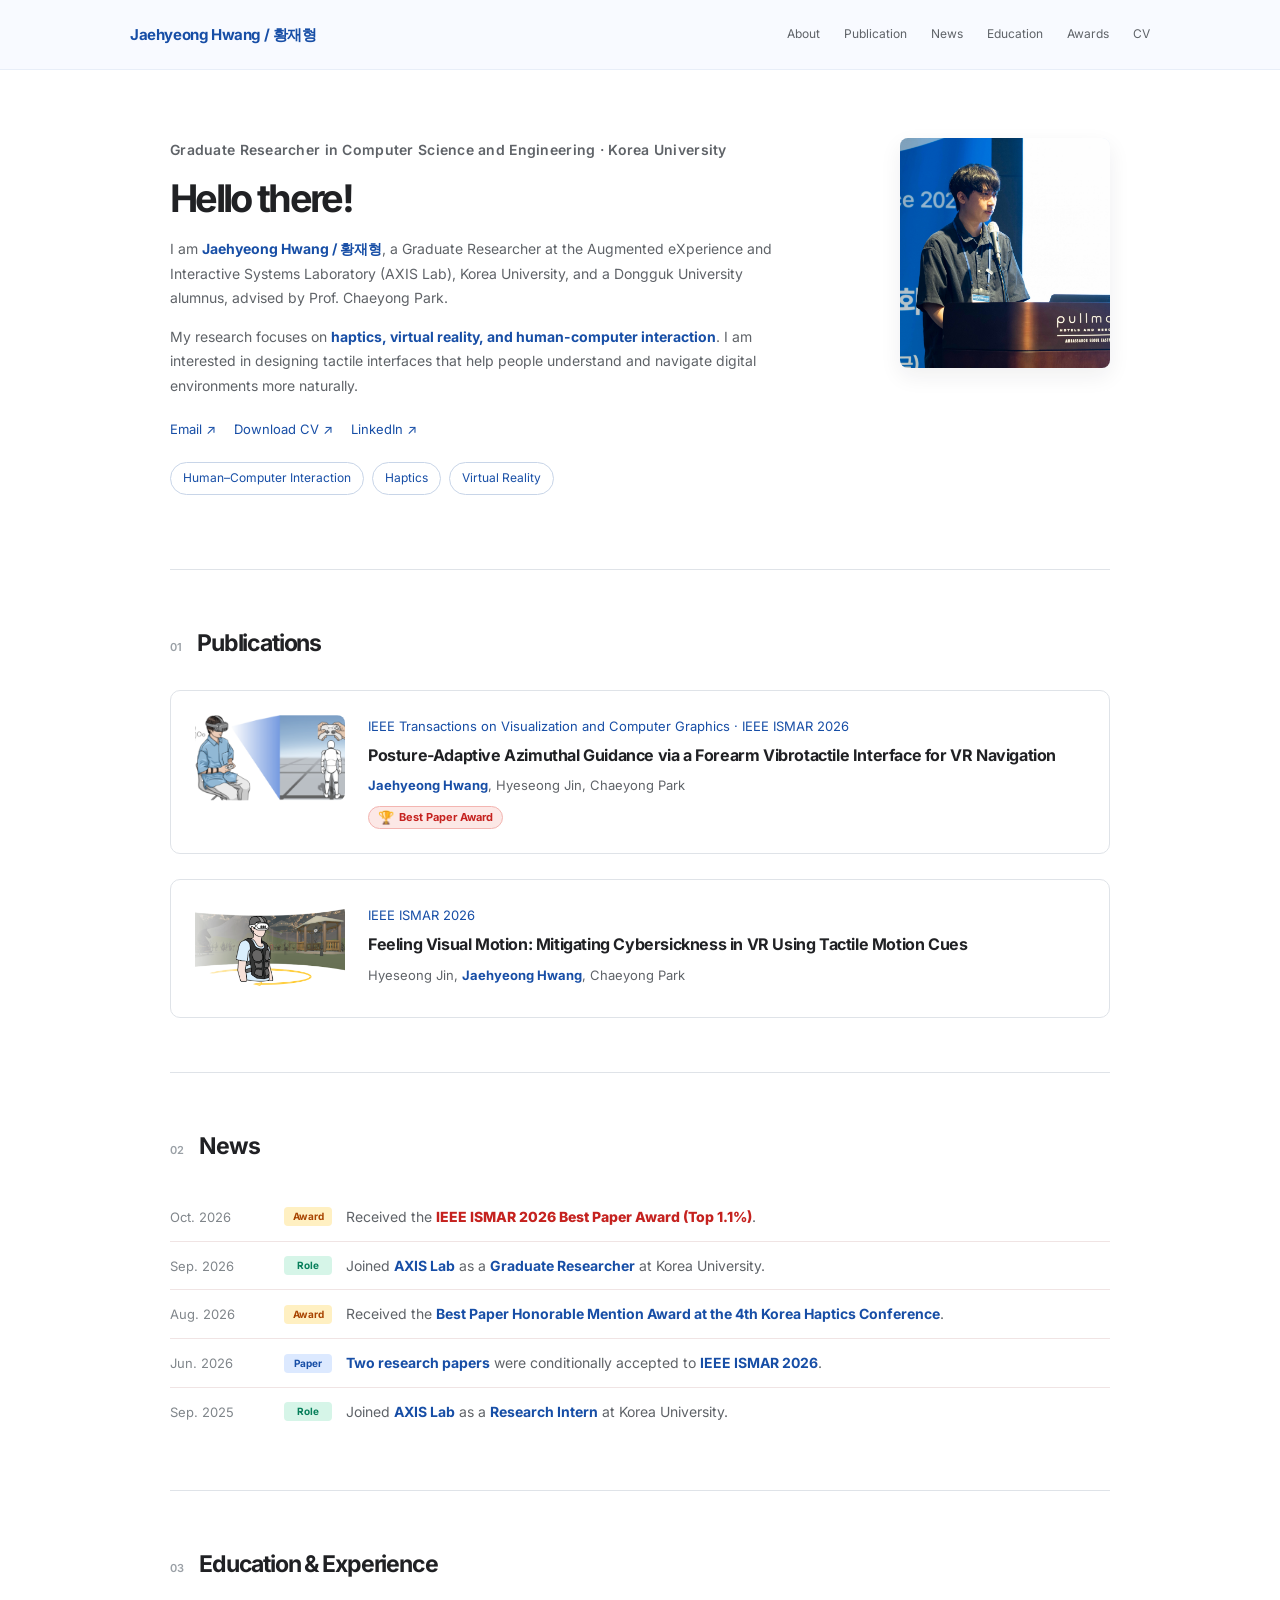
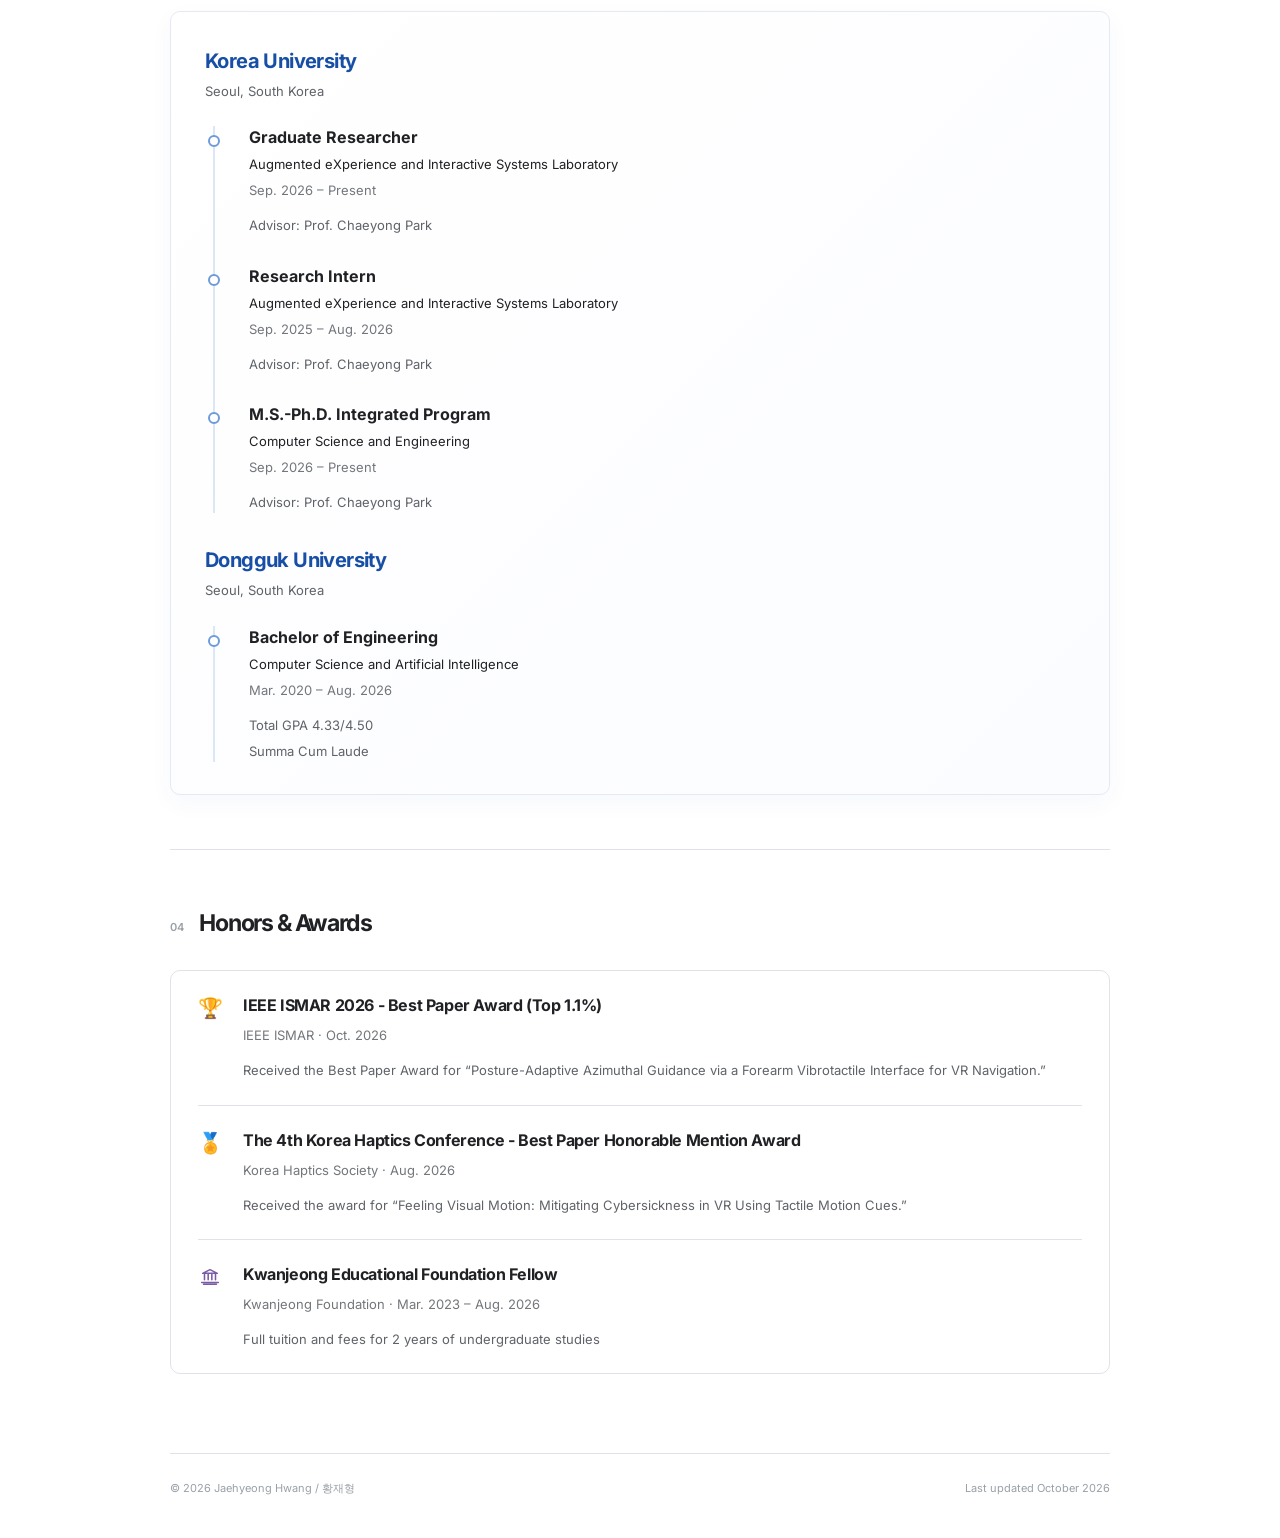
==== index.html @ 6deceba2 "Expand name university department and award SEO" ====
<!doctype html>
<html lang="en">
  <head>
    <meta charset="UTF-8" />
    <meta name="viewport" content="width=device-width, initial-scale=1.0" />
    <meta name="robots" content="index, follow, max-image-preview:large" />
    <meta name="googlebot" content="index, follow, max-image-preview:large" />
    <meta name="theme-color" content="#f8faff" />
    <title>
      Jaehyeong Hwang / 황재형 | Graduate Researcher at Korea University
    </title>
    <meta
      name="description"
      content="Jaehyeong Hwang / 황재형 is a Computer Science and Engineering graduate researcher at AXIS Lab, Korea University, and a Dongguk University alumnus working on haptics, virtual reality, and human-computer interaction."
    />
    <meta name="author" content="Jaehyeong Hwang / 황재형" />
    <meta name="application-name" content="Jaehyeong Hwang / 황재형" />
    <link rel="canonical" href="https://jaehyeonghwang.github.io/" />
    <meta property="og:type" content="profile" />
    <meta
      property="og:title"
      content="Jaehyeong Hwang / 황재형 | Graduate Researcher"
    />
    <meta
      property="og:description"
      content="Computer Science and Engineering graduate researcher at AXIS Lab, Korea University and Dongguk University alumnus. Researching haptics, virtual reality, and human-computer interaction."
    />
    <meta property="og:url" content="https://jaehyeonghwang.github.io/" />
    <meta property="og:site_name" content="Jaehyeong Hwang / 황재형" />
    <meta property="og:locale" content="en_US" />
    <meta property="og:locale:alternate" content="ko_KR" />
    <meta
      property="og:image"
      content="https://jaehyeonghwang.github.io/profile.jpg"
    />
    <meta
      property="og:image:alt"
      content="Jaehyeong Hwang presenting at a conference"
    />
    <meta property="og:image:type" content="image/jpeg" />
    <meta property="og:image:width" content="2560" />
    <meta property="og:image:height" content="1707" />
    <meta name="twitter:card" content="summary_large_image" />
    <meta
      name="twitter:title"
      content="Jaehyeong Hwang | Graduate Researcher"
    />
    <meta
      name="twitter:description"
      content="Jaehyeong Hwang / 황재형, Computer Science and Engineering graduate researcher at Korea University and Dongguk University alumnus."
    />
    <meta
      name="twitter:image"
      content="https://jaehyeonghwang.github.io/profile.jpg"
    />
    <meta
      name="twitter:image:alt"
      content="Jaehyeong Hwang presenting at a conference"
    />
    <style>
      .award-icon {
        width: 24px;
        height: 24px;
        color: #174ea6;
        display: grid;
        place-items: center;
        margin-top: 2px;
      }
      .award-icon svg {
        width: 22px;
        height: 22px;
        display: block;
      }
      .award-item:first-child .award-icon {
        color: #c89420;
      }
      .award-item:nth-child(2) .award-icon {
        color: #4f78b8;
      }
      .award-item:nth-child(3) .award-icon {
        color: #7b5aa6;
      }
      .award-item:first-child .award-icon svg {
        display: none;
      }
      .award-item:first-child .award-icon::after {
        content: "🏆";
        font-size: 20px;
        line-height: 1;
      }
      .award-item:nth-child(2) .award-icon svg {
        display: none;
      }
      .award-item:nth-child(2) .award-icon::after {
        content: "🏅";
        font-size: 20px;
        line-height: 1;
      }
      .publication-award-chip svg {
        display: none;
      }
      .publication-award-chip::before {
        content: "🏆";
        font-size: 13px;
        line-height: 1;
      }
    </style>
    <style>
      @font-face {
        font-family: Inter;
        src: url("fonts/Inter-400.ttf") format("truetype");
        font-weight: 400;
        font-style: normal;
        font-display: block;
      }
      @font-face {
        font-family: Inter;
        src: url("fonts/Inter-500.ttf") format("truetype");
        font-weight: 500;
        font-style: normal;
        font-display: block;
      }
      @font-face {
        font-family: Inter;
        src: url("fonts/Inter-600.ttf") format("truetype");
        font-weight: 600;
        font-style: normal;
        font-display: block;
      }
      @font-face {
        font-family: Inter;
        src: url("fonts/Inter-700.ttf") format("truetype");
        font-weight: 700;
        font-style: normal;
        font-display: block;
      }
      @font-face {
        font-family: Inter;
        src: url("fonts/Inter-800.ttf") format("truetype");
        font-weight: 800;
        font-style: normal;
        font-display: block;
      }
    </style>
    <link rel="stylesheet" href="styles.css" />
    <style>
      .avatar {
        overflow: hidden;
      }
      .avatar img {
        width: 100%;
        height: 100%;
        display: block;
        object-fit: cover;
        object-position: 52% 26%;
      }
      .intro-copy strong,
      .authors strong,
      .news-list .highlight {
        color: #174ea6;
        font-weight: 700;
      }
      .news-list .award-highlight,
      .news-list .percent-highlight {
        color: #c5221f;
        font-weight: 800;
      }
      .news-list li {
        grid-template-columns: 100px 48px minmax(0, 1fr);
        gap: 14px;
        align-items: center;
        padding: 12px 0;
        border-bottom: 1px solid #f0e4e4;
      }
      .news-list li:last-child {
        border-bottom: 0;
      }
      .news-type {
        display: inline-flex;
        justify-content: center;
        align-items: center;
        min-width: 44px;
        padding: 2px 7px;
        border-radius: 4px;
        font-size: 10px;
        line-height: 1.5;
        font-weight: 700;
        white-space: nowrap;
      }
      .news-type.award {
        color: #a84400;
        background: #fff0c2;
      }
      .news-type.role {
        color: #087f5b;
        background: #d6f5e8;
      }
      .news-type.paper {
        color: #174ea6;
        background: #dce9ff;
      }
      .news-emphasis {
        color: #174ea6;
        font-weight: 700;
      }
      .publication-teaser {
        width: 76px;
        height: 76px;
        display: block;
        border-radius: 8px;
        object-fit: cover;
        object-position: center top;
      }
      .publication-item {
        color: inherit;
        text-decoration: none;
        cursor: pointer;
      }
      .publication-title-row {
        display: flex;
        align-items: flex-start;
      }
      .publication-title-row h3 {
        flex: 1;
        white-space: nowrap;
        font-size: 16px;
        letter-spacing: -0.025em;
      }
      .publication-item .venue {
        margin: 0 0 7px;
      }
      .publication-award-chip {
        position: static;
        display: inline-flex;
        align-items: center;
        gap: 5px;
        margin-top: 3px;
        padding: 3px 9px;
        border: 1px solid #f3b5b1;
        border-radius: 999px;
        background: #fce8e6;
        color: #c5221f;
        font-size: 11px;
        font-weight: 700;
        line-height: 1.4;
      }
      .publication-award-chip svg {
        width: 13px;
        height: 13px;
        display: block;
      }
      .publication-item:has(.publication-teaser) {
        position: relative;
        grid-template-columns: 150px 1fr;
      }
      .publication-item:has(.publication-teaser) .publication-teaser {
        width: 150px;
        height: 86px;
        object-fit: cover;
        object-position: center top;
      }
      @media (max-width: 700px) {
        .news-list li {
          grid-template-columns: 76px 44px minmax(0, 1fr);
          gap: 10px;
        }
        .publication-title-row h3 {
          white-space: normal;
          font-size: 14px;
        }
        .publication-item:has(.publication-teaser) {
          display: block;
          grid-template-columns: 92px 1fr;
        }
        .publication-item:has(.publication-teaser) .publication-teaser {
          width: 92px;
          height: 62px;
          object-fit: cover;
          object-position: center top;
        }
        .publication-award-chip {
          position: static;
          margin-top: 3px;
        }
      }
    </style>
    <style>
      .profile-intro {
        grid-template-columns: minmax(0, 1fr) 210px;
        gap: 56px;
        align-items: start;
        padding: 68px 0 74px;
      }
      .avatar {
        width: 210px;
        height: 230px;
        border-radius: 8px;
        box-shadow: 0 8px 22px rgba(32, 33, 36, 0.07);
      }
      .intro-copy h1 {
        font-size: 38px;
        margin-bottom: 18px;
      }
      .intro-copy p {
        font-size: 14px;
        line-height: 1.75;
      }
      .intro-links {
        margin-top: 20px;
        gap: 18px;
      }
      .research-tags {
        margin-top: 22px;
      }
      @media (max-width: 700px) {
        .topbar {
          height: auto;
          min-height: 62px;
          align-items: flex-start;
          padding: 18px 0;
          gap: 16px;
        }
        .topbar nav {
          gap: 10px;
          flex-wrap: wrap;
          justify-content: flex-end;
        }
        .profile-intro {
          display: flex;
          flex-direction: column;
          gap: 24px;
          padding: 44px 0 56px;
        }
        .avatar {
          order: 1;
          width: 150px;
          height: 165px;
        }
        .intro-copy {
          order: 2;
        }
        .intro-copy h1 {
          font-size: 32px;
        }
        .intro-links {
          flex-wrap: wrap;
          gap: 10px 16px;
        }
        .research-tags {
          margin-top: 18px;
        }
        .publication-item:has(.publication-teaser) {
          display: block;
          padding: 16px;
        }
        .publication-item:has(.publication-teaser) .publication-teaser {
          width: 100%;
          height: 150px;
          margin-bottom: 16px;
        }
        .news-list li {
          grid-template-columns: 76px 44px minmax(0, 1fr);
          gap: 10px;
        }
      }
    </style>
    <style>
      html {
        scroll-padding-top: 70px;
      }
      section[id] {
        scroll-margin-top: 0;
      }
      @media (max-width: 700px) {
        html {
          scroll-padding-top: 62px;
        }
        section[id] {
          scroll-margin-top: 0;
        }
      }
    </style>
    <style>
      .topbar {
        position: sticky;
        top: 0;
        z-index: 20;
        width: 100%;
        padding: 0 max(24px, calc((100% - 1020px) / 2));
        background: rgba(248, 250, 255, 0.94);
        border-bottom: 1px solid #e8eef8;
        backdrop-filter: blur(12px);
      }
      .site-name {
        color: #174ea6;
      }
      @media (max-width: 700px) {
        .topbar {
          padding: 16px;
        }
      }
    </style>
    <script type="application/ld+json">
      {
        "@context": "https://schema.org",
        "@graph": [
          {
            "@type": "WebSite",
            "@id": "https://jaehyeonghwang.github.io/#website",
            "url": "https://jaehyeonghwang.github.io/",
            "name": "Jaehyeong Hwang / 황재형",
            "description": "Academic homepage of Jaehyeong Hwang, a graduate researcher at AXIS Lab, Korea University.",
            "inLanguage": "en",
            "publisher": { "@id": "https://jaehyeonghwang.github.io/#person" }
          },
          {
            "@type": "ProfilePage",
            "@id": "https://jaehyeonghwang.github.io/#profile",
            "url": "https://jaehyeonghwang.github.io/",
            "name": "Jaehyeong Hwang / 황재형 | Graduate Researcher at Korea University",
            "description": "Academic profile of Jaehyeong Hwang / 황재형, a Korea University graduate researcher and Dongguk University alumnus specializing in haptics, virtual reality, and human-computer interaction.",
            "isPartOf": { "@id": "https://jaehyeonghwang.github.io/#website" },
            "mainEntity": { "@id": "https://jaehyeonghwang.github.io/#person" },
            "dateModified": "2026-10-14",
            "inLanguage": "en"
          },
          {
            "@type": "Person",
            "@id": "https://jaehyeonghwang.github.io/#person",
            "name": "Jaehyeong Hwang",
            "alternateName": ["황재형", "Jae-hyeong Hwang"],
            "url": "https://jaehyeonghwang.github.io/",
            "image": "https://jaehyeonghwang.github.io/profile.jpg",
            "jobTitle": "Graduate Researcher",
            "description": "Computer Science and Engineering graduate researcher at Korea University and Dongguk University alumnus working on haptics, virtual reality, and human-computer interaction.",
            "additionalName": "황재형",
            "hasOccupation": {
              "@type": "Occupation",
              "name": "Graduate Researcher in Computer Science and Engineering"
            },
            "worksFor": { "@id": "https://axis.korea.ac.kr/#organization" },
            "affiliation": [
              { "@id": "https://axis.korea.ac.kr/#organization" },
              {
                "@type": "CollegeOrUniversity",
                "name": "Korea University",
                "alternateName": "고려대학교",
                "url": "https://www.korea.ac.kr/"
              }
            ],
            "alumniOf": {
              "@type": "CollegeOrUniversity",
              "name": "Dongguk University",
              "alternateName": "동국대학교"
            },
            "knowsAbout": [
              "Haptics",
              "Virtual Reality",
              "Human-Computer Interaction",
              "Computer Science and Engineering",
              "Vibrotactile Interfaces",
              "Cybersickness Mitigation"
            ],
            "award": [
              "IEEE ISMAR 2026 Best Paper Award (Top 1.1%)",
              "The 4th Korea Haptics Conference Best Paper Honorable Mention Award",
              "Kwanjeong Foundation Fellow"
            ],
            "sameAs": ["https://kr.linkedin.com/in/jaehyeong-hwang-205082207"]
          },
          {
            "@type": "Organization",
            "@id": "https://axis.korea.ac.kr/#organization",
            "name": "AXIS Lab, Korea University",
            "url": "https://axis.korea.ac.kr/"
          },
          {
            "@type": "ScholarlyArticle",
            "headline": "Posture-Adaptive Azimuthal Guidance via a Forearm Vibrotactile Interface for VR Navigation",
            "url": "https://axis.korea.ac.kr/publications/2026_TVCG_PostureAdaptive",
            "mainEntityOfPage": "https://jaehyeonghwang.github.io/#publications",
            "image": "https://jaehyeonghwang.github.io/posture-teaser.png",
            "datePublished": "2026",
            "inLanguage": "en",
            "author": [
              { "@id": "https://jaehyeonghwang.github.io/#person" },
              { "@type": "Person", "name": "Hyeseong Jin" },
              { "@type": "Person", "name": "Chaeyong Park" }
            ],
            "publisher": { "@type": "Organization", "name": "IEEE" },
            "isPartOf": {
              "@type": "Periodical",
              "name": "IEEE Transactions on Visualization and Computer Graphics"
            },
            "about": ["Virtual Reality", "Haptics", "Vibrotactile Interface"]
          },
          {
            "@type": "ScholarlyArticle",
            "headline": "Feeling Visual Motion: Mitigating Cybersickness in VR Using Tactile Motion Cues",
            "url": "https://axis.korea.ac.kr/publications/2026_ISMAR_TactileMotion",
            "mainEntityOfPage": "https://jaehyeonghwang.github.io/#publications",
            "image": "https://jaehyeonghwang.github.io/feel-teaser.png",
            "datePublished": "2026",
            "inLanguage": "en",
            "author": [
              { "@type": "Person", "name": "Hyeseong Jin" },
              { "@id": "https://jaehyeonghwang.github.io/#person" },
              { "@type": "Person", "name": "Chaeyong Park" }
            ],
            "publisher": { "@type": "Organization", "name": "IEEE" },
            "isPartOf": { "@type": "Event", "name": "IEEE ISMAR 2026" },
            "about": ["Virtual Reality", "Haptics", "Cybersickness"]
          }
        ]
      }
    </script>
    <style>
      .cv-subheading {
        padding: 18px 27px 8px;
        color: #174ea6;
        font-size: 11px;
        font-weight: 700;
        letter-spacing: 0.08em;
        text-transform: uppercase;
        border-top: 1px solid var(--line);
      }
      .cv-subheading:first-child {
        border-top: 0;
      }
      .education-subheading {
        margin-top: 0;
      }
      @media (max-width: 700px) {
        .cv-subheading {
          padding: 16px 18px 7px;
        }
      }
    </style>
    <style>
      .cv-tree {
        border: 1px solid var(--line);
        border-radius: 10px;
        padding: 28px 32px;
      }
      .tree-group + .tree-group {
        border-top: 1px solid var(--line);
        margin-top: 30px;
        padding-top: 30px;
      }
      .tree-institution {
        display: flex;
        align-items: center;
        gap: 18px;
      }
      .tree-institution h3 {
        font-size: 19px;
        margin: 0;
        letter-spacing: -0.03em;
      }
      .tree-institution p {
        color: var(--muted);
        font-size: 13px;
        margin: 2px 0 0;
      }
      .tree-children {
        position: relative;
        margin: 20px 0 0 20px;
        padding-left: 35px;
        border-left: 1px solid #cbd5e1;
      }
      .tree-item {
        position: relative;
        padding: 0 0 22px;
      }
      .tree-item:last-child {
        padding-bottom: 0;
      }
      .tree-item:before {
        content: "";
        position: absolute;
        left: -35px;
        top: 12px;
        width: 26px;
        border-top: 1px solid #cbd5e1;
      }
      .tree-item h4 {
        font-size: 16px;
        line-height: 1.45;
        margin: 0 0 4px;
      }
      .tree-item p {
        font-size: 13px;
        color: var(--muted);
        margin: 4px 0;
      }
      .tree-item .org-name,
      .tree-item .degree {
        color: var(--ink);
      }
      @media (max-width: 700px) {
        .cv-tree {
          padding: 22px 18px;
        }
        .tree-children {
          margin-left: 14px;
          padding-left: 25px;
        }
        .tree-item:before {
          left: -25px;
          width: 18px;
        }
        .tree-institution h3 {
          font-size: 17px;
        }
      }
      <style > .site-name,
      .site-name:hover,
      .site-name:focus,
      .site-name:visited {
        text-decoration: none !important;
        border-bottom: 0 !important;
        box-shadow: none !important;
        display: inline-flex;
        align-items: center;
        line-height: 1;
      }
      .site-logo {
        display: block;
        width: 205px;
        height: auto;
        overflow: visible;
      }
      .site-logo text {
        font-family: Inter, "Noto Sans KR", Arial, sans-serif;
        font-size: 15px;
        font-weight: 700;
        letter-spacing: -0.4px;
        fill: #174ea6;
      }
      @media (max-width: 700px) {
        .site-logo {
          width: 205px;
        }
      }
    </style>
    <style>
      .cv-tree {
        background: linear-gradient(135deg, #fff 0%, #fbfcff 100%);
        border-color: #e5eaf2;
        box-shadow: 0 8px 24px rgba(23, 78, 166, 0.04);
      }
      .tree-institution {
        padding: 4px 0 4px 2px;
      }
      .tree-institution h3 {
        color: #174ea6;
        font-size: 20px;
      }
      .tree-children {
        border-left: 2px solid #dce7f6;
        margin-left: 10px;
        padding-left: 32px;
      }
      .tree-item {
        padding: 0 0 24px 2px;
      }
      .tree-item:before {
        display: none;
      }
      .tree-item:after {
        content: "";
        position: absolute;
        left: -39px;
        top: 9px;
        width: 8px;
        height: 8px;
        border: 2px solid #6d9bd8;
        border-radius: 50%;
        background: #fff;
      }
      .tree-item h4 {
        color: #202124;
        font-size: 16px;
      }
      .tree-group + .tree-group {
        border-top: 0;
        margin-top: 12px;
        padding-top: 14px;
        position: relative;
      }
      @media (max-width: 700px) {
        .tree-children {
          margin-left: 8px;
          padding-left: 24px;
        }
        .tree-item:after {
          left: -31px;
        }
      }
    </style>
    <style>
      .publication-award-chip svg {
        display: none !important;
      }
    </style>
    <style>
      .menu-toggle,
      .menu-backdrop {
        display: none;
      }
      @media (max-width: 700px) {
        .topbar {
          height: 70px;
          min-height: 70px;
          align-items: center;
          padding: 0 16px !important;
          gap: 12px;
        }
        body.menu-open .topbar {
          z-index: 50;
        }
        .site-logo {
          width: 205px;
        }
        .menu-toggle {
          display: flex;
          position: relative;
          z-index: 42;
          width: 42px;
          height: 42px;
          margin-left: auto;
          flex: 0 0 42px;
          align-items: center;
          justify-content: center;
          flex-direction: column;
          gap: 5px;
          border: 1px solid #d9e3f1;
          border-radius: 10px;
          background: #fff;
          color: #174ea6;
          cursor: pointer;
          box-shadow: 0 4px 14px rgba(23, 78, 166, 0.08);
        }
        .menu-toggle span {
          display: block;
          width: 17px;
          height: 1.5px;
          background: currentColor;
          transition:
            transform 0.2s,
            opacity 0.2s;
        }
        .menu-toggle[aria-expanded="true"] span:nth-child(1) {
          transform: translateY(6.5px) rotate(45deg);
        }
        .menu-toggle[aria-expanded="true"] span:nth-child(2) {
          opacity: 0;
        }
        .menu-toggle[aria-expanded="true"] span:nth-child(3) {
          transform: translateY(-6.5px) rotate(-45deg);
        }
        .topbar nav {
          position: fixed;
          top: 0;
          right: 0;
          z-index: 41;
          display: flex;
          width: min(300px, 86vw);
          height: 100dvh;
          padding: 92px 30px 30px;
          flex-direction: column;
          align-items: stretch;
          justify-content: flex-start;
          gap: 4px;
          background: #fff;
          border-left: 1px solid #e3ebf5;
          box-shadow: -12px 0 32px rgba(32, 33, 36, 0.12);
          font-size: 15px;
          transform: translateX(105%);
          transition: transform 0.25s ease;
          visibility: hidden;
        }
        .topbar nav.is-open {
          transform: translateX(0);
          visibility: visible;
        }
        .topbar nav a {
          padding: 12px 4px;
          border-bottom: 1px solid #edf1f7;
          color: #3c4654;
        }
        .topbar nav a:last-child {
          margin-top: 10px;
          border: 1px solid #c8d8ed;
          border-radius: 8px;
          color: #174ea6;
          text-align: center;
        }
        .menu-backdrop {
          display: block;
          position: fixed;
          inset: 0;
          z-index: 40;
          background: rgba(20, 35, 55, 0.28);
          opacity: 0;
          visibility: hidden;
          transition:
            opacity 0.25s ease,
            visibility 0.25s ease;
        }
        .menu-backdrop.is-visible {
          opacity: 1;
          visibility: visible;
        }
        body.menu-open {
          overflow: hidden;
        }
      }
    </style>
  </head>
  <body>
    <header class="topbar">
      <a
        class="site-name"
        href="#home"
        aria-label="Jaehyeong Hwang / 황재형 home"
        ><svg
          class="site-logo"
          viewBox="0 0 205 24"
          role="img"
          aria-label="Jaehyeong Hwang / 황재형"
        >
          <text x="0" y="17">Jaehyeong Hwang / 황재형</text>
        </svg></a
      >
      <button
        class="menu-toggle"
        type="button"
        aria-label="Open navigation menu"
        aria-controls="main-navigation"
        aria-expanded="false"
      >
        <span></span><span></span><span></span>
      </button>
      <nav id="main-navigation" aria-label="Main navigation">
        <a href="#home">About</a><a href="#publications">Publication</a
        ><a href="#news">News</a><a href="#education">Education</a
        ><a href="#awards">Awards</a
        ><a
          href="Jaehyeong_Hwang_CV.pdf"
          target="_blank"
          rel="noopener noreferrer"
          >CV</a
        >
      </nav>
    </header>
    <div class="menu-backdrop" aria-hidden="true"></div>
    <main id="home" class="page-shell">
      <section class="profile-intro" aria-labelledby="intro-title">
        <div class="avatar">
          <img
            src="profile.jpg"
            width="2560"
            height="1707"
            alt="Jaehyeong Hwang / 황재형 presenting research at a conference"
          />
        </div>
        <div class="intro-copy">
          <p class="kicker">
            Graduate Researcher in Computer Science and Engineering · Korea
            University
          </p>
          <h1 id="intro-title">Hello there!</h1>
          <p>
            I am <strong>Jaehyeong Hwang / 황재형</strong>, a Graduate
            Researcher at the Augmented eXperience and Interactive Systems
            Laboratory (AXIS Lab), Korea University, and a Dongguk University
            alumnus, advised by Prof. Chaeyong Park.
          </p>
          <p>
            My research focuses on
            <strong
              >haptics, virtual reality, and human-computer interaction</strong
            >. I am interested in designing tactile interfaces that help people
            understand and navigate digital environments more naturally.
          </p>
          <div class="intro-links">
            <a href="mailto:jaehyeonghwang@korea.ac.kr">Email ↗</a
            ><a
              href="Jaehyeong_Hwang_CV.pdf"
              target="_blank"
              rel="noopener noreferrer"
              >Download CV ↗</a
            ><a
              href="https://kr.linkedin.com/in/jaehyeong-hwang-205082207"
              target="_blank"
              rel="noopener noreferrer"
              >LinkedIn ↗</a
            >
          </div>
          <div class="research-tags">
            <span>Human–Computer Interaction</span><span>Haptics</span
            ><span>Virtual Reality</span>
          </div>
        </div>
      </section>
      <section
        id="publications"
        class="section-block"
        aria-labelledby="publication-title"
      >
        <div class="section-title">
          <span>01</span>
          <h2 id="publication-title">Publications</h2>
        </div>
        <div class="publication-list">
          <a
            class="publication-item"
            href="https://axis.korea.ac.kr/publications/2026_TVCG_PostureAdaptive"
            target="_blank"
            rel="noopener noreferrer"
            title="Posture-Adaptive Azimuthal Guidance via a Forearm Vibrotactile Interface for VR Navigation"
            ><img
              class="publication-teaser"
              src="posture-teaser.png"
              width="611"
              height="231"
              loading="lazy"
              decoding="async"
              alt="Teaser for Posture-Adaptive Azimuthal Guidance via a Forearm Vibrotactile Interface for VR Navigation"
            />
            <div>
              <p class="venue">
                IEEE Transactions on Visualization and Computer Graphics · IEEE
                ISMAR 2026
              </p>
              <div class="publication-title-row">
                <h3>
                  Posture-Adaptive Azimuthal Guidance via a Forearm Vibrotactile
                  Interface for VR Navigation
                </h3>
              </div>
              <p class="authors">
                <strong>Jaehyeong Hwang</strong>, Hyeseong Jin, Chaeyong Park
              </p>
              <span class="publication-award-chip"
                ><svg viewBox="0 0 24 24" aria-hidden="true">
                  <path
                    fill="none"
                    stroke="currentColor"
                    stroke-linecap="round"
                    stroke-linejoin="round"
                    stroke-width="2"
                    d="M8 4h8v4a4 4 0 0 1-8 0V4Zm0 2H5v1a4 4 0 0 0 4 4m7-5h3v1a4 4 0 0 1-4 4m-3 1v4m-3 0h6m-8 3h10"
                  /></svg
                >Best Paper Award</span
              >
            </div></a
          >
          <a
            class="publication-item"
            href="https://axis.korea.ac.kr/publications/2026_ISMAR_TactileMotion"
            target="_blank"
            rel="noopener noreferrer"
            title="Feeling Visual Motion: Mitigating Cybersickness in VR Using Tactile Motion Cues"
            ><img
              class="publication-teaser"
              src="feel-teaser.png"
              width="688"
              height="312"
              loading="lazy"
              decoding="async"
              alt="Teaser for Feeling Visual Motion: Mitigating Cybersickness in VR Using Tactile Motion Cues"
            />
            <div>
              <p class="venue">IEEE ISMAR 2026</p>
              <div class="publication-title-row">
                <h3>
                  Feeling Visual Motion: Mitigating Cybersickness in VR Using
                  Tactile Motion Cues
                </h3>
              </div>
              <p class="authors">
                Hyeseong Jin, <strong>Jaehyeong Hwang</strong>, Chaeyong Park
              </p>
            </div></a
          >
        </div>
      </section>
      <section
        id="news"
        class="news section-block"
        aria-labelledby="news-title"
      >
        <div class="section-title">
          <span>02</span>
          <h2 id="news-title">News</h2>
        </div>
        <ul class="news-list">
          <li
            class="award-news-item"
            data-award-url="https://www.ieeeismar.net/2026/awards/#paper-awards-section"
            tabindex="0"
          >
            <time datetime="2026-10">Oct. 2026</time
            ><span class="news-type award">Award</span
            ><span
              >Received the
              <a
                class="award-highlight"
                href="https://www.ieeeismar.net/2026/awards/#paper-awards-section"
                target="_blank"
                rel="noopener noreferrer"
                >IEEE ISMAR 2026 Best Paper Award (Top 1.1%)</a
              >.</span
            >
          </li>
          <li>
            <time datetime="2026-09">Sep. 2026</time
            ><span class="news-type role">Role</span
            ><span
              >Joined <strong class="news-emphasis">AXIS Lab</strong> as a
              <strong class="news-emphasis">Graduate Researcher</strong> at
              Korea University.</span
            >
          </li>
          <li
            class="award-news-item"
            data-award-url="https://haptics.or.kr/conference/2026/award.php"
            tabindex="0"
          >
            <time datetime="2026-08">Aug. 2026</time
            ><span class="news-type award">Award</span
            ><span
              >Received the
              <a
                class="highlight"
                href="https://haptics.or.kr/conference/2026/award.php"
                target="_blank"
                rel="noopener noreferrer"
                >Best Paper Honorable Mention Award at the 4th Korea Haptics
                Conference</a
              >.</span
            >
          </li>
          <li>
            <time datetime="2026-06">Jun. 2026</time
            ><span class="news-type paper">Paper</span
            ><span
              ><strong class="news-emphasis">Two research papers</strong> were
              conditionally accepted to
              <strong class="highlight">IEEE ISMAR 2026</strong>.</span
            >
          </li>
          <li>
            <time datetime="2025-09">Sep. 2025</time
            ><span class="news-type role">Role</span
            ><span
              >Joined <strong class="news-emphasis">AXIS Lab</strong> as a
              <strong class="news-emphasis">Research Intern</strong> at Korea
              University.</span
            >
          </li>
        </ul>
      </section>
      <section
        id="education"
        class="section-block"
        aria-labelledby="education-title"
      >
        <div class="section-title">
          <span>03</span>
          <h2 id="education-title">Education &amp; Experience</h2>
        </div>
        <div class="cv-tree">
          <div class="tree-group">
            <div class="tree-institution">
              <div>
                <h3>Korea University</h3>
                <p>Seoul, South Korea</p>
              </div>
            </div>
            <div class="tree-children">
              <article class="tree-item">
                <h4>Graduate Researcher</h4>
                <p class="org-name">
                  Augmented eXperience and Interactive Systems Laboratory
                </p>
                <p class="date">Sep. 2026 – Present</p>
                <p>Advisor: Prof. Chaeyong Park</p>
              </article>
              <article class="tree-item">
                <h4>Research Intern</h4>
                <p class="org-name">
                  Augmented eXperience and Interactive Systems Laboratory
                </p>
                <p class="date">Sep. 2025 – Aug. 2026</p>
                <p>Advisor: Prof. Chaeyong Park</p>
              </article>
              <article class="tree-item">
                <h4>M.S.-Ph.D. Integrated Program</h4>
                <p class="degree">Computer Science and Engineering</p>
                <p class="date">Sep. 2026 – Present</p>
                <p>Advisor: Prof. Chaeyong Park</p>
              </article>
            </div>
          </div>
          <div class="tree-group">
            <div class="tree-institution">
              <div>
                <h3>Dongguk University</h3>
                <p>Seoul, South Korea</p>
              </div>
            </div>
            <div class="tree-children">
              <article class="tree-item">
                <h4>Bachelor of Engineering</h4>
                <p class="degree">
                  Computer Science and Artificial Intelligence
                </p>
                <p class="date">Mar. 2020 – Aug. 2026</p>
                <p>Total GPA 4.33/4.50</p>
                <p>Summa Cum Laude</p>
              </article>
            </div>
          </div>
        </div>
      </section>
      <section id="awards" class="section-block" aria-labelledby="awards-title">
        <div class="section-title">
          <span>04</span>
          <h2 id="awards-title">Honors &amp; Awards</h2>
        </div>
        <div class="award-list">
          <article class="award-item">
            <div class="award-icon">
              <svg viewBox="0 0 24 24" aria-hidden="true">
                <path
                  fill="none"
                  stroke="currentColor"
                  stroke-linecap="round"
                  stroke-linejoin="round"
                  stroke-width="1.7"
                  d="M8 4h8v4a4 4 0 0 1-8 0V4Zm0 2H5v1a4 4 0 0 0 4 4m7-5h3v1a4 4 0 0 1-4 4m-3 1v4m-3 0h6m-8 3h10"
                />
              </svg>
            </div>
            <div>
              <h3>IEEE ISMAR 2026 - Best Paper Award (Top 1.1%)</h3>
              <p class="date">IEEE ISMAR · Oct. 2026</p>
              <p>
                Received the Best Paper Award for “Posture-Adaptive Azimuthal
                Guidance via a Forearm Vibrotactile Interface for VR
                Navigation.”
              </p>
            </div>
          </article>
          <article class="award-item">
            <div class="award-icon">
              <svg viewBox="0 0 24 24" aria-hidden="true">
                <path
                  fill="none"
                  stroke="currentColor"
                  stroke-linecap="round"
                  stroke-linejoin="round"
                  stroke-width="1.7"
                  d="M8 3h3v6l-2 2m7-8h-3v6l2 2m-3-1a5 5 0 1 0 0 10 5 5 0 0 0 0-10Zm0 2.2.8 1.6 1.8.3-1.3 1.3.3 1.8-1.6-.8-1.6.8.3-1.8-1.3-1.3 1.8-.3.8-1.6Z"
                />
              </svg>
            </div>
            <div>
              <h3>
                The 4th Korea Haptics Conference - Best Paper Honorable Mention
                Award
              </h3>
              <p class="date">Korea Haptics Society · Aug. 2026</p>
              <p>
                Received the award for “Feeling Visual Motion: Mitigating
                Cybersickness in VR Using Tactile Motion Cues.”
              </p>
            </div>
          </article>
          <article class="award-item">
            <div class="award-icon">
              <svg viewBox="0 0 24 24" aria-hidden="true">
                <path
                  fill="none"
                  stroke="currentColor"
                  stroke-linecap="round"
                  stroke-linejoin="round"
                  stroke-width="1.7"
                  d="M4 8h16l-8-4-8 4Zm2 1v6m4-6v6m4-6v6m4-6v6M3 18h18m-16 2h14"
                />
              </svg>
            </div>
            <div>
              <h3>Kwanjeong Educational Foundation Fellow</h3>
              <p class="date">Kwanjeong Foundation · Mar. 2023 – Aug. 2026</p>
              <p>Full tuition and fees for 2 years of undergraduate studies</p>
            </div>
          </article>
        </div>
      </section>
      <footer class="site-footer">
        <span>© 2026 Jaehyeong Hwang / 황재형</span
        ><span>Last updated October 2026</span>
      </footer>
    </main>
    <script src="script.js" defer></script>
  </body>
</html>
---- styles.css ----
:root {
  --ink: #202124;
  --muted: #5f6368;
  --subtle: #f8faff;
  --line: #dfe3e8;
  --blue: #174ea6;
  --blue-soft: #e8f0fe;
}

* {
  box-sizing: border-box;
}
html {
  scroll-behavior: smooth;
}
body {
  margin: 0;
  color: var(--ink);
  background: #fff;
  font-family: Inter, "Noto Sans KR", Arial, sans-serif;
  font-size: 14px;
  line-height: 1.7;
}
.topbar {
  height: 70px;
  display: flex;
  align-items: center;
  justify-content: space-between;
  width: min(1020px, calc(100% - 48px));
  margin: auto;
  border-bottom: 1px solid var(--line);
}
.site-name {
  color: var(--ink);
  font-size: 15px;
  font-weight: 700;
  letter-spacing: -0.04em;
}
.topbar nav {
  display: flex;
  gap: 24px;
  font-size: 12px;
}
.topbar nav a {
  color: var(--muted);
  text-decoration: none;
}
.topbar nav a:hover,
.intro-links a:hover,
.details-link:hover {
  color: var(--blue);
  text-decoration: underline;
}
.page-shell {
  width: min(940px, calc(100% - 48px));
  margin: auto;
}
.profile-intro {
  display: grid;
  grid-template-columns: 1fr 260px;
  gap: 80px;
  align-items: center;
  padding: 92px 0 105px;
}
.avatar {
  width: 250px;
  height: 250px;
  border-radius: 10px;
  overflow: hidden;
  background: var(--blue-soft);
  order: 2;
  box-shadow: 0 10px 30px rgba(32, 33, 36, 0.08);
}
.avatar img {
  width: 100%;
  height: 100%;
  display: block;
  object-fit: cover;
  object-position: 52% 26%;
}
.intro-copy {
  order: 1;
}
.kicker {
  font-size: 12px;
  color: var(--blue);
  font-weight: 600;
  letter-spacing: 0.02em;
  margin: 0 0 14px;
}
.intro-copy h1 {
  font-size: 44px;
  letter-spacing: -0.07em;
  line-height: 1.12;
  margin: 0 0 23px;
}
.intro-copy p {
  max-width: 610px;
  color: var(--muted);
  margin: 0 0 14px;
}
.intro-copy strong {
  color: var(--ink);
}
.intro-links {
  display: flex;
  gap: 22px;
  margin-top: 25px;
}
.intro-links a,
.details-link {
  color: var(--blue);
  font-size: 13px;
  text-decoration: none;
}
.section-block {
  padding: 54px 0;
  border-top: 1px solid var(--line);
}
.section-title {
  display: flex;
  align-items: baseline;
  gap: 15px;
  margin-bottom: 27px;
}
.section-title span {
  color: #9aa0a6;
  font-size: 11px;
  font-weight: 600;
}
.section-title h2 {
  font-size: 23px;
  letter-spacing: -0.05em;
  margin: 0;
}
.research-panel {
  background: var(--subtle);
  padding: 45px 34px;
  margin: 0 -34px;
  border: 1px solid #e9eef6;
  border-radius: 12px;
}
.research-lead {
  font-size: 18px;
  line-height: 1.6;
  max-width: 700px;
  margin: 0 0 25px;
}
.research-tags {
  display: flex;
  flex-wrap: wrap;
  gap: 8px;
}
.research-tags span {
  border: 1px solid #c8d5e8;
  border-radius: 999px;
  color: var(--blue);
  padding: 5px 12px;
  font-size: 12px;
  background: #fff;
}
.news-list {
  list-style: none;
  margin: 0;
  padding: 0;
}
.news-list li {
  display: grid;
  grid-template-columns: 100px 1fr;
  gap: 25px;
  padding: 8px 0;
  color: var(--muted);
}
.news-list time {
  color: #80868b;
  font-size: 13px;
}
.publication-list {
  display: flex;
  flex-direction: column;
  gap: 25px;
}
.publication-item {
  display: grid;
  grid-template-columns: 76px 1fr;
  gap: 23px;
  border: 1px solid var(--line);
  border-radius: 10px;
  padding: 24px;
  background: #fff;
  transition:
    box-shadow 0.2s,
    border-color 0.2s;
}
.publication-item:hover {
  border-color: #b8c8df;
  box-shadow: 0 6px 18px rgba(23, 78, 166, 0.08);
}
.publication-badge {
  width: 76px;
  height: 76px;
  border-radius: 8px;
  background: var(--blue-soft);
  color: var(--blue);
  display: grid;
  place-content: center;
  text-align: center;
  font-size: 12px;
  line-height: 1.25;
  font-weight: 800;
}
.publication-badge.award {
  font-size: 30px;
  color: #f9ab00;
  background: #fff8e1;
}
.publication-item h3,
.cv-main h3,
.award-item h3 {
  font-size: 16px;
  line-height: 1.45;
  letter-spacing: -0.025em;
  margin: 0 0 7px;
}
.venue {
  font-size: 13px;
  color: var(--blue);
  margin: 0 0 6px;
}
.authors {
  font-size: 13px;
  color: var(--muted);
  margin: 0 0 7px;
}
.authors strong {
  color: var(--blue);
  font-weight: 500;
}
.cv-card-list {
  border: 1px solid var(--line);
  border-radius: 10px;
  overflow: hidden;
}
.cv-card {
  display: grid;
  grid-template-columns: 46px 1fr;
  gap: 18px;
  padding: 25px 27px;
}
.cv-card.divider {
  border-top: 1px solid var(--line);
}
.org-mark {
  width: 39px;
  height: 39px;
  border-radius: 5px;
  display: grid;
  place-items: center;
  font-size: 10px;
  font-weight: 800;
}
.org-mark.ku {
  background: #f5e7e9;
  color: #8c1830;
}
.org-mark.du {
  background: #fff2df;
  color: #e87a00;
}
.cv-main h3 {
  font-size: 17px;
}
.cv-main p {
  font-size: 13px;
  color: var(--muted);
  margin: 4px 0;
}
.cv-main .org-name,
.cv-main .degree {
  margin: 0 0 1px;
  color: var(--ink);
}
.date {
  color: #73777b !important;
  font-size: 13px !important;
  margin: 0 0 13px !important;
}
.award-list {
  border: 1px solid var(--line);
  border-radius: 10px;
  padding: 0 27px;
}
.award-item {
  display: grid;
  grid-template-columns: 30px 1fr;
  gap: 15px;
  padding: 23px 0;
}
.award-item + .award-item {
  border-top: 1px solid var(--line);
}
.award-icon {
  font-size: 18px;
  line-height: 1.5;
}
.award-item h3 {
  font-size: 16px;
}
.award-item p:not(.date) {
  font-size: 13px;
  color: var(--muted);
  margin: 4px 0 0;
}
.site-footer {
  border-top: 1px solid var(--line);
  display: flex;
  justify-content: space-between;
  color: #9aa0a6;
  font-size: 11px;
  padding: 25px 0 40px;
  margin-top: 25px;
}
.site-footer span:last-child {
  text-align: right;
}
@media (max-width: 700px) {
  .topbar {
    width: calc(100% - 32px);
  }
  .topbar nav {
    gap: 12px;
    font-size: 11px;
  }
  .page-shell {
    width: calc(100% - 32px);
  }
  .profile-intro {
    grid-template-columns: 1fr;
    gap: 30px;
    padding: 58px 0 72px;
  }
  .avatar {
    order: 1;
    width: 100%;
    height: 260px;
  }
  .intro-copy {
    order: 2;
  }
  .intro-copy h1 {
    font-size: 35px;
  }
  .section-block {
    padding: 38px 0;
  }
  .research-panel {
    padding: 32px 22px;
    margin: 0;
    border-radius: 10px;
  }
  .research-lead {
    font-size: 16px;
  }
  .news-list li {
    grid-template-columns: 83px 1fr;
    gap: 12px;
    font-size: 13px;
  }
  .publication-item {
    grid-template-columns: 52px 1fr;
    gap: 14px;
    padding: 18px;
  }
  .publication-badge {
    width: 52px;
    height: 52px;
    font-size: 9px;
  }
  .publication-item h3,
  .award-item h3 {
    font-size: 14px;
  }
  .cv-card {
    padding: 21px 18px;
    gap: 13px;
  }
  .award-list {
    padding: 0 18px;
  }
  .site-footer {
    display: block;
    line-height: 2;
  }
  .site-footer span {
    display: block;
  }
  .site-footer span:last-child {
    text-align: left;
  }
}

/* Interactive news and publication details. */
.news-list li {
  grid-template-columns: 100px 48px minmax(0, 1fr);
  gap: 14px;
  align-items: center;
  padding: 12px 0;
  border-bottom: 1px solid #f0e4e4;
}
.news-list li:last-child {
  border-bottom: 0;
}
.news-list a {
  color: inherit;
}
.news-list a.award-highlight {
  color: #c5221f;
  font-weight: 800;
  text-decoration: none;
}
.news-list a.highlight {
  color: var(--blue);
  font-weight: 700;
  text-decoration: none;
}
.news-list a:hover,
.news-list a:focus-visible {
  text-decoration: none;
}
.news-list li.award-news-item {
  cursor: pointer;
  transition: background-color 0.18s ease;
}
.news-list li.award-news-item:hover,
.news-list li.award-news-item:focus-visible {
  background: #fffafa;
  outline: none;
}
.publication-item:has(.publication-teaser) {
  position: relative;
  grid-template-columns: 150px 1fr;
}
.publication-item:has(.publication-teaser) .publication-teaser {
  width: 150px;
  height: 86px;
  object-fit: cover;
  object-position: center top;
}
.publication-award-chip {
  position: static;
  display: inline-flex;
  align-items: center;
  gap: 5px;
  margin-top: 3px;
  padding: 3px 9px;
  border: 1px solid #f3b5b1;
  border-radius: 999px;
  background: #fce8e6;
  color: #c5221f;
  font-size: 11px;
  font-weight: 700;
  line-height: 1.4;
}
.publication-award-chip svg {
  display: none !important;
}
.publication-award-chip::before {
  content: "🏆";
  font-size: 13px;
  line-height: 1;
}
@media (max-width: 700px) {
  .news-list li {
    grid-template-columns: 76px 44px minmax(0, 1fr);
    gap: 10px;
  }
  .publication-item:has(.publication-teaser) {
    display: block;
    padding: 16px;
  }
  .publication-item:has(.publication-teaser) .publication-teaser {
    width: 100%;
    height: 150px;
    margin-bottom: 16px;
  }
}
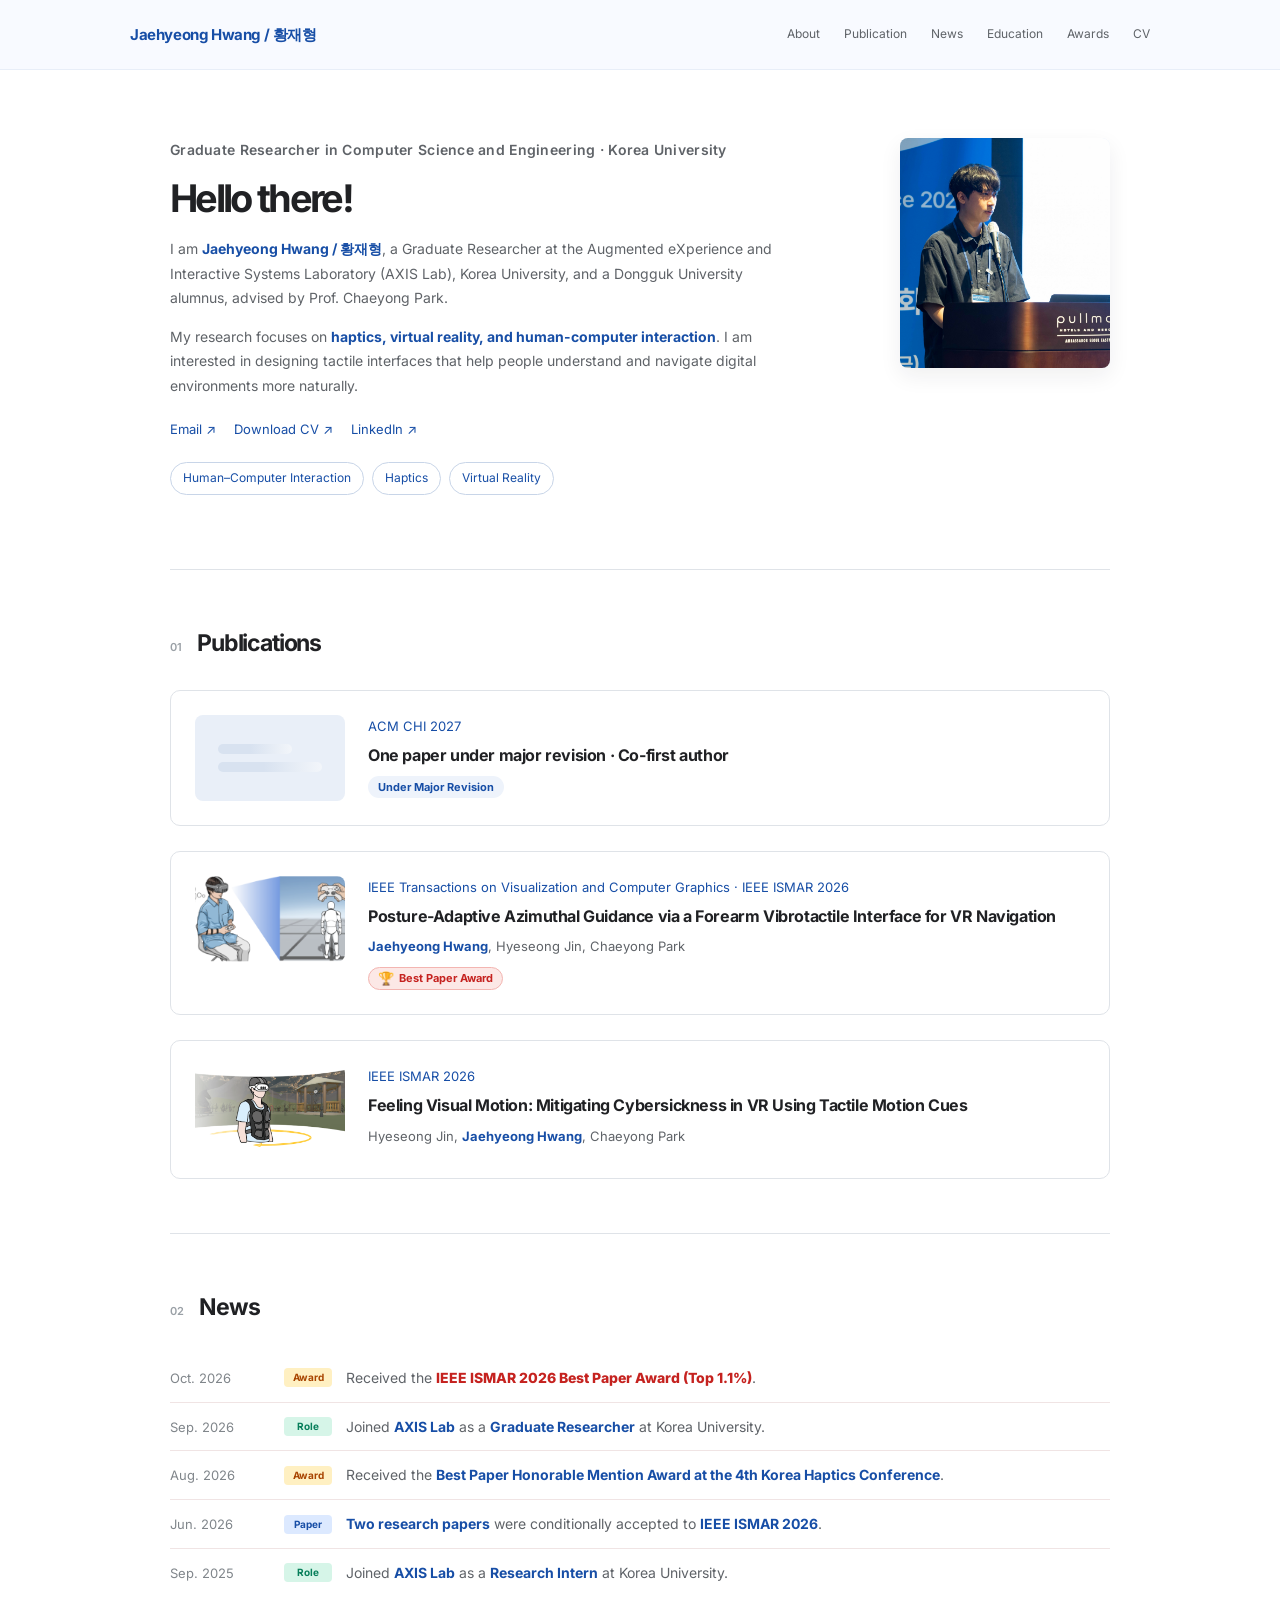
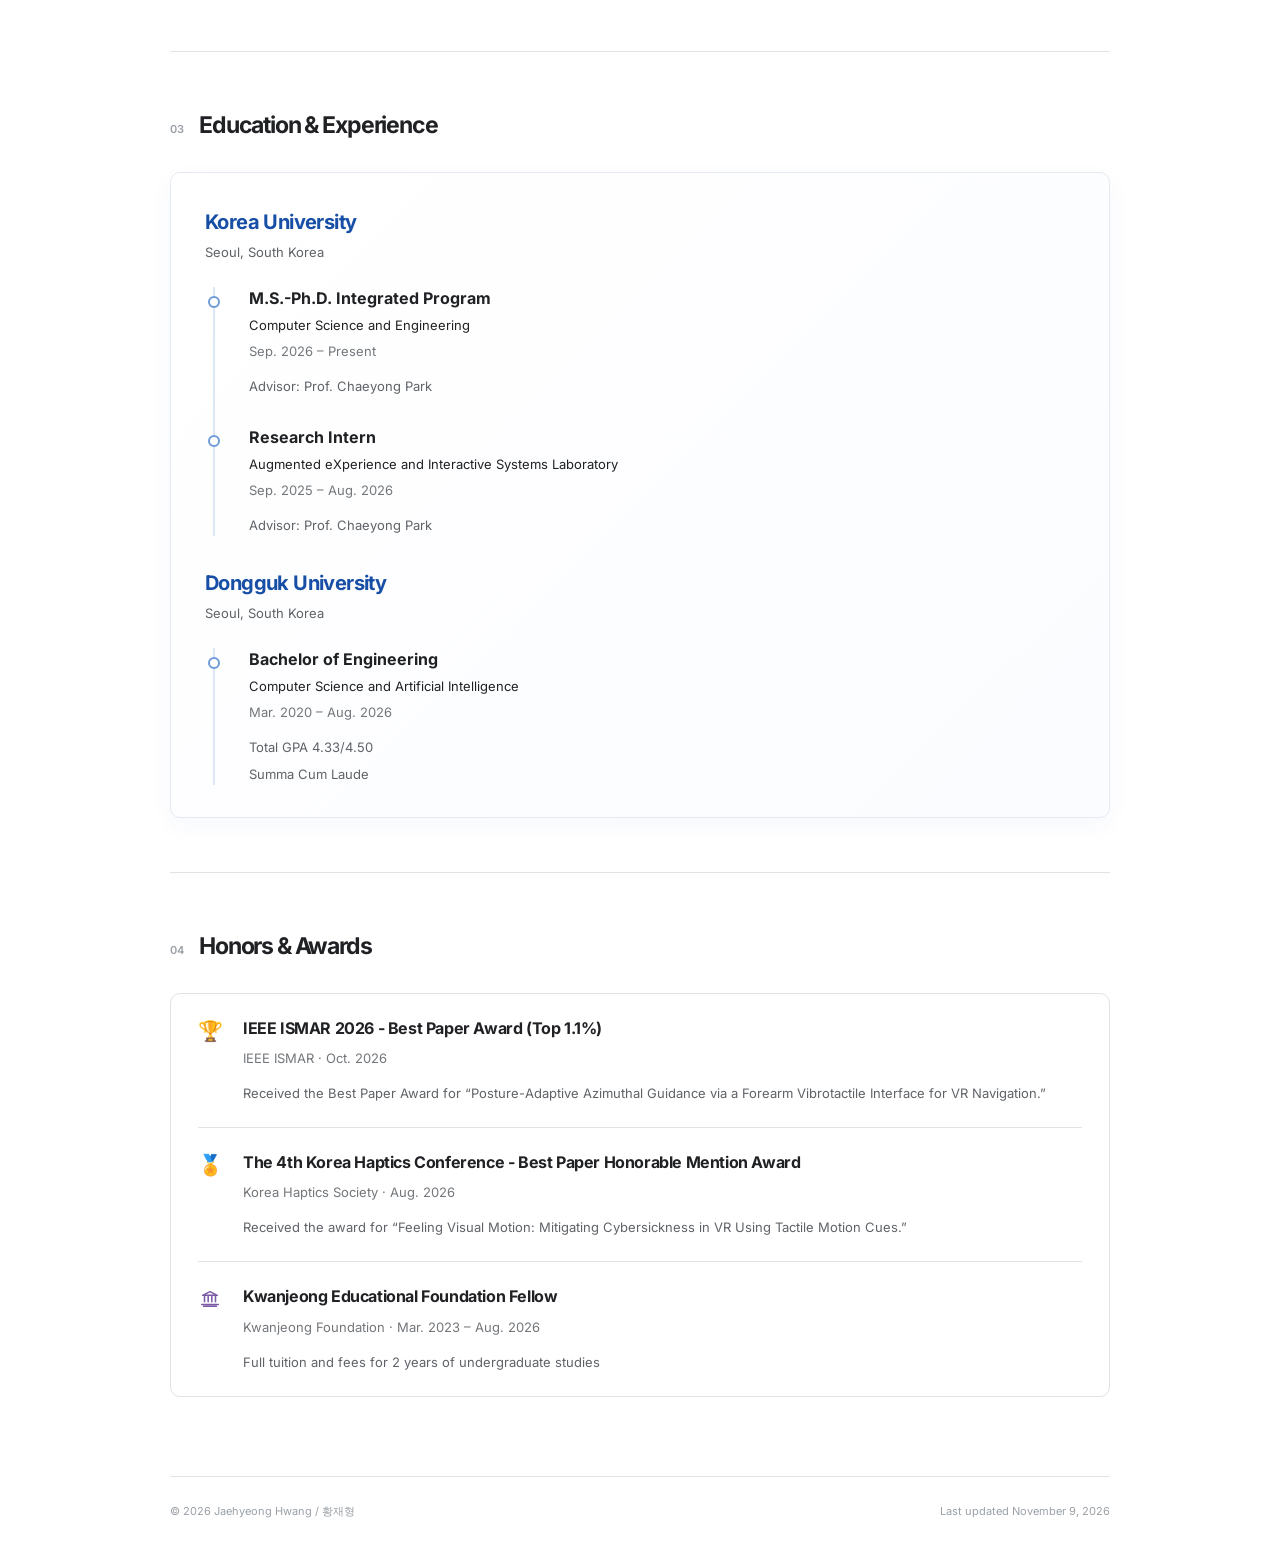
==== commit 4cc0fe9d: "Update site content and last updated date" ====
--- a/index.html
+++ b/index.html
@@ -421,7 +421,7 @@
             "description": "Academic profile of Jaehyeong Hwang / 황재형, a Korea University graduate researcher and Dongguk University alumnus specializing in haptics, virtual reality, and human-computer interaction.",
             "isPartOf": { "@id": "https://jaehyeonghwang.github.io/#website" },
             "mainEntity": { "@id": "https://jaehyeonghwang.github.io/#person" },
-            "dateModified": "2026-10-14",
+            "dateModified": "2026-11-09T15:05:25+09:00",
             "inLanguage": "en"
           },
           {
@@ -508,7 +508,6 @@
               { "@type": "Person", "name": "Chaeyong Park" }
             ],
             "publisher": { "@type": "Organization", "name": "IEEE" },
-            "isPartOf": { "@type": "Event", "name": "IEEE ISMAR 2026" },
             "about": ["Virtual Reality", "Haptics", "Cybersickness"]
           }
         ]
@@ -914,6 +913,20 @@
           <h2 id="publication-title">Publications</h2>
         </div>
         <div class="publication-list">
+          <article class="publication-item publication-status-item">
+            <span
+              class="publication-badge publication-badge-skeleton"
+              aria-hidden="true"
+            >
+              <span></span>
+              <span></span>
+            </span>
+            <div>
+              <p class="venue">ACM CHI 2027</p>
+              <h3>One paper under major revision · Co-first author</h3>
+              <span class="publication-status">Under Major Revision</span>
+            </div>
+          </article>
           <a
             class="publication-item"
             href="https://axis.korea.ac.kr/publications/2026_TVCG_PostureAdaptive"
@@ -1082,10 +1095,8 @@
             </div>
             <div class="tree-children">
               <article class="tree-item">
-                <h4>Graduate Researcher</h4>
-                <p class="org-name">
-                  Augmented eXperience and Interactive Systems Laboratory
-                </p>
+                <h4>M.S.-Ph.D. Integrated Program</h4>
+                <p class="degree">Computer Science and Engineering</p>
                 <p class="date">Sep. 2026 – Present</p>
                 <p>Advisor: Prof. Chaeyong Park</p>
               </article>
@@ -1095,12 +1106,6 @@
                   Augmented eXperience and Interactive Systems Laboratory
                 </p>
                 <p class="date">Sep. 2025 – Aug. 2026</p>
-                <p>Advisor: Prof. Chaeyong Park</p>
-              </article>
-              <article class="tree-item">
-                <h4>M.S.-Ph.D. Integrated Program</h4>
-                <p class="degree">Computer Science and Engineering</p>
-                <p class="date">Sep. 2026 – Present</p>
                 <p>Advisor: Prof. Chaeyong Park</p>
               </article>
             </div>
@@ -1203,7 +1208,7 @@
       </section>
       <footer class="site-footer">
         <span>© 2026 Jaehyeong Hwang / 황재형</span
-        ><span>Last updated October 2026</span>
+        ><span>Last updated November 9, 2026</span>
       </footer>
     </main>
     <script src="script.js" defer></script>
--- a/styles.css
+++ b/styles.css
@@ -213,6 +213,58 @@
   font-size: 30px;
   color: #f9ab00;
   background: #fff8e1;
+}
+.publication-status-item {
+  cursor: default;
+  grid-template-columns: 150px 1fr;
+}
+.publication-status-item:hover {
+  border-color: var(--line);
+  box-shadow: none;
+}
+.publication-badge-skeleton {
+  width: 150px;
+  height: 86px;
+  gap: 8px;
+  align-content: center;
+  justify-items: start;
+  padding: 0 18px;
+  background: #e9eff8;
+}
+.publication-badge-skeleton span {
+  display: block;
+  height: 10px;
+  border-radius: 999px;
+  background: linear-gradient(90deg, #d8e2f0 20%, #f7f9fc 50%, #d8e2f0 80%);
+  background-size: 220% 100%;
+  animation: badge-skeleton-shimmer 1.6s ease-in-out infinite;
+}
+.publication-badge-skeleton span:first-child {
+  width: 74px;
+}
+.publication-badge-skeleton span:last-child {
+  width: 104px;
+}
+@keyframes badge-skeleton-shimmer {
+  to {
+    background-position: -220% 0;
+  }
+}
+@media (prefers-reduced-motion: reduce) {
+  .publication-badge-skeleton span {
+    animation: none;
+  }
+}
+.publication-status {
+  display: inline-flex;
+  align-items: center;
+  border-radius: 999px;
+  padding: 3px 10px;
+  background: #eef3fb;
+  color: var(--blue);
+  font-size: 11px;
+  font-weight: 700;
+  line-height: 1.5;
 }
 .publication-item h3,
 .cv-main h3,
@@ -483,4 +535,13 @@
     height: 150px;
     margin-bottom: 16px;
   }
-}
+  .publication-status-item {
+    display: block;
+    padding: 16px;
+  }
+  .publication-badge-skeleton {
+    width: 100%;
+    height: 150px;
+    margin-bottom: 16px;
+  }
+}
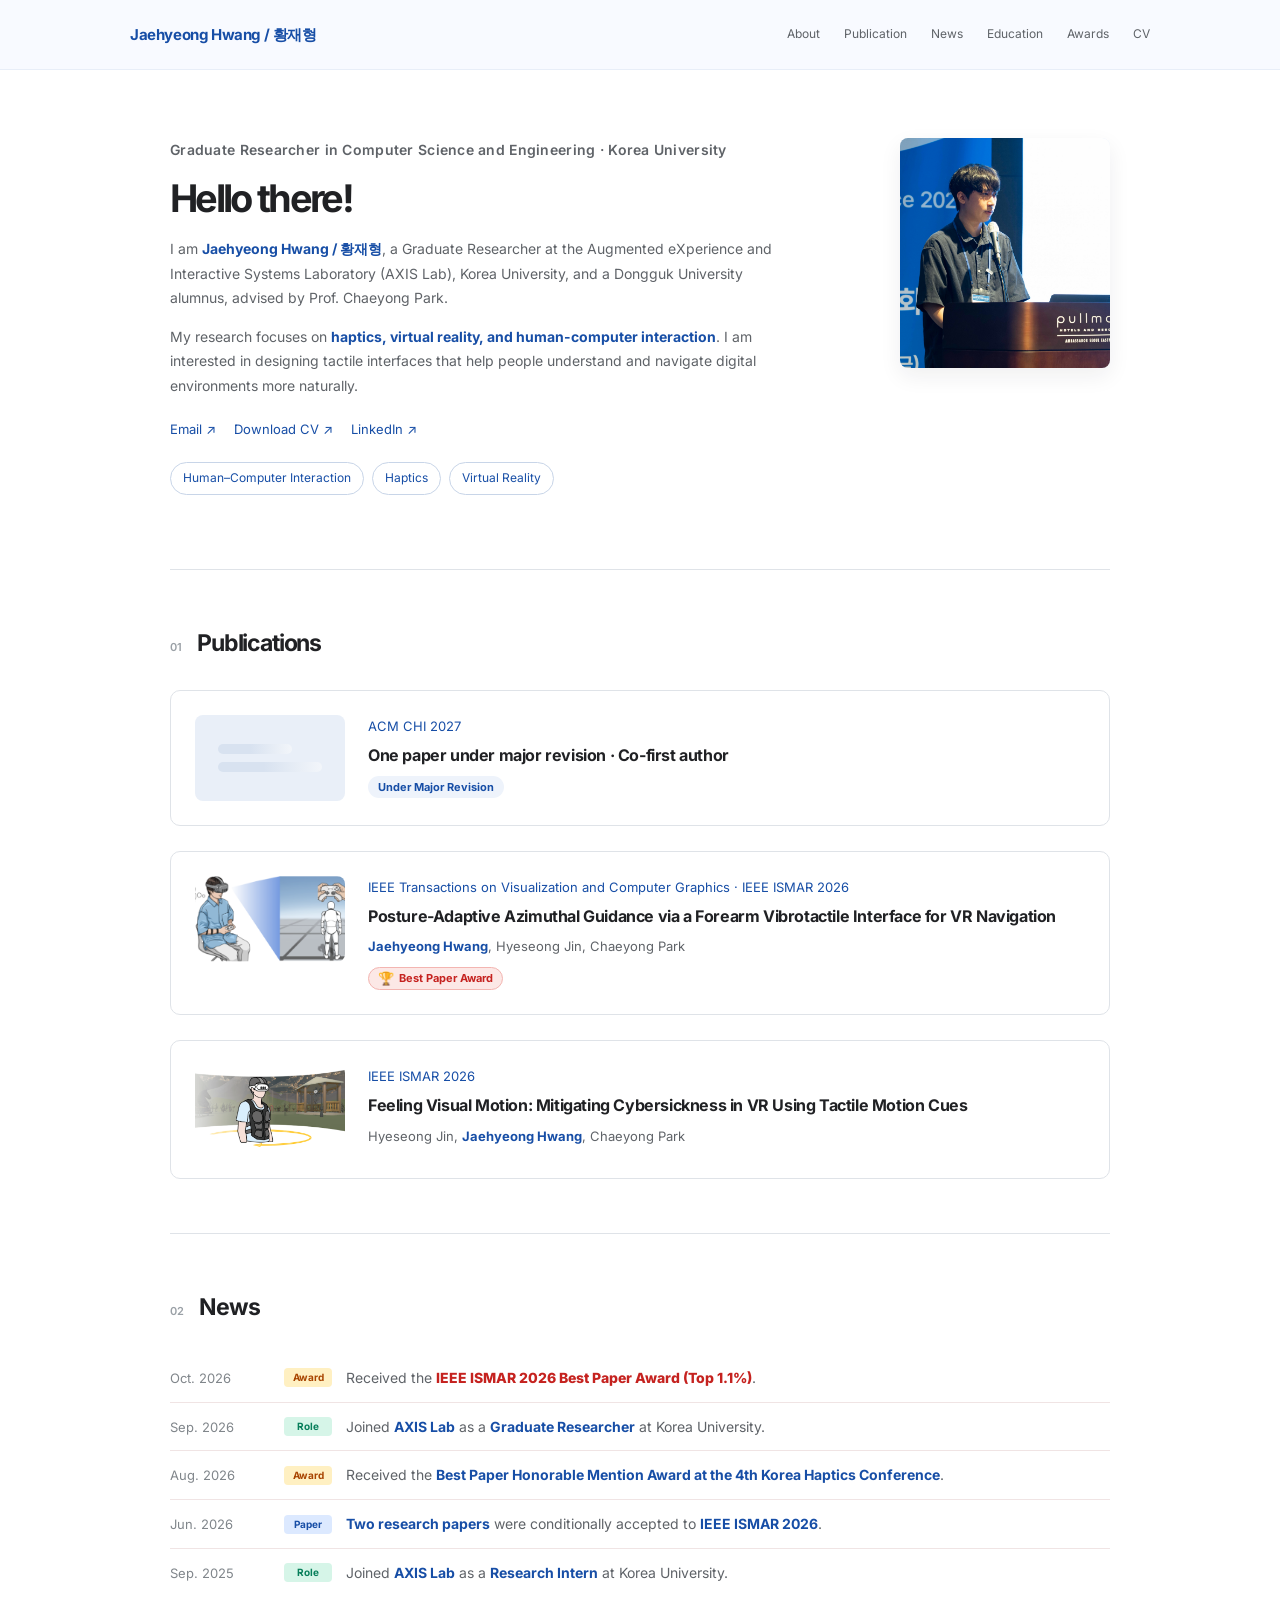
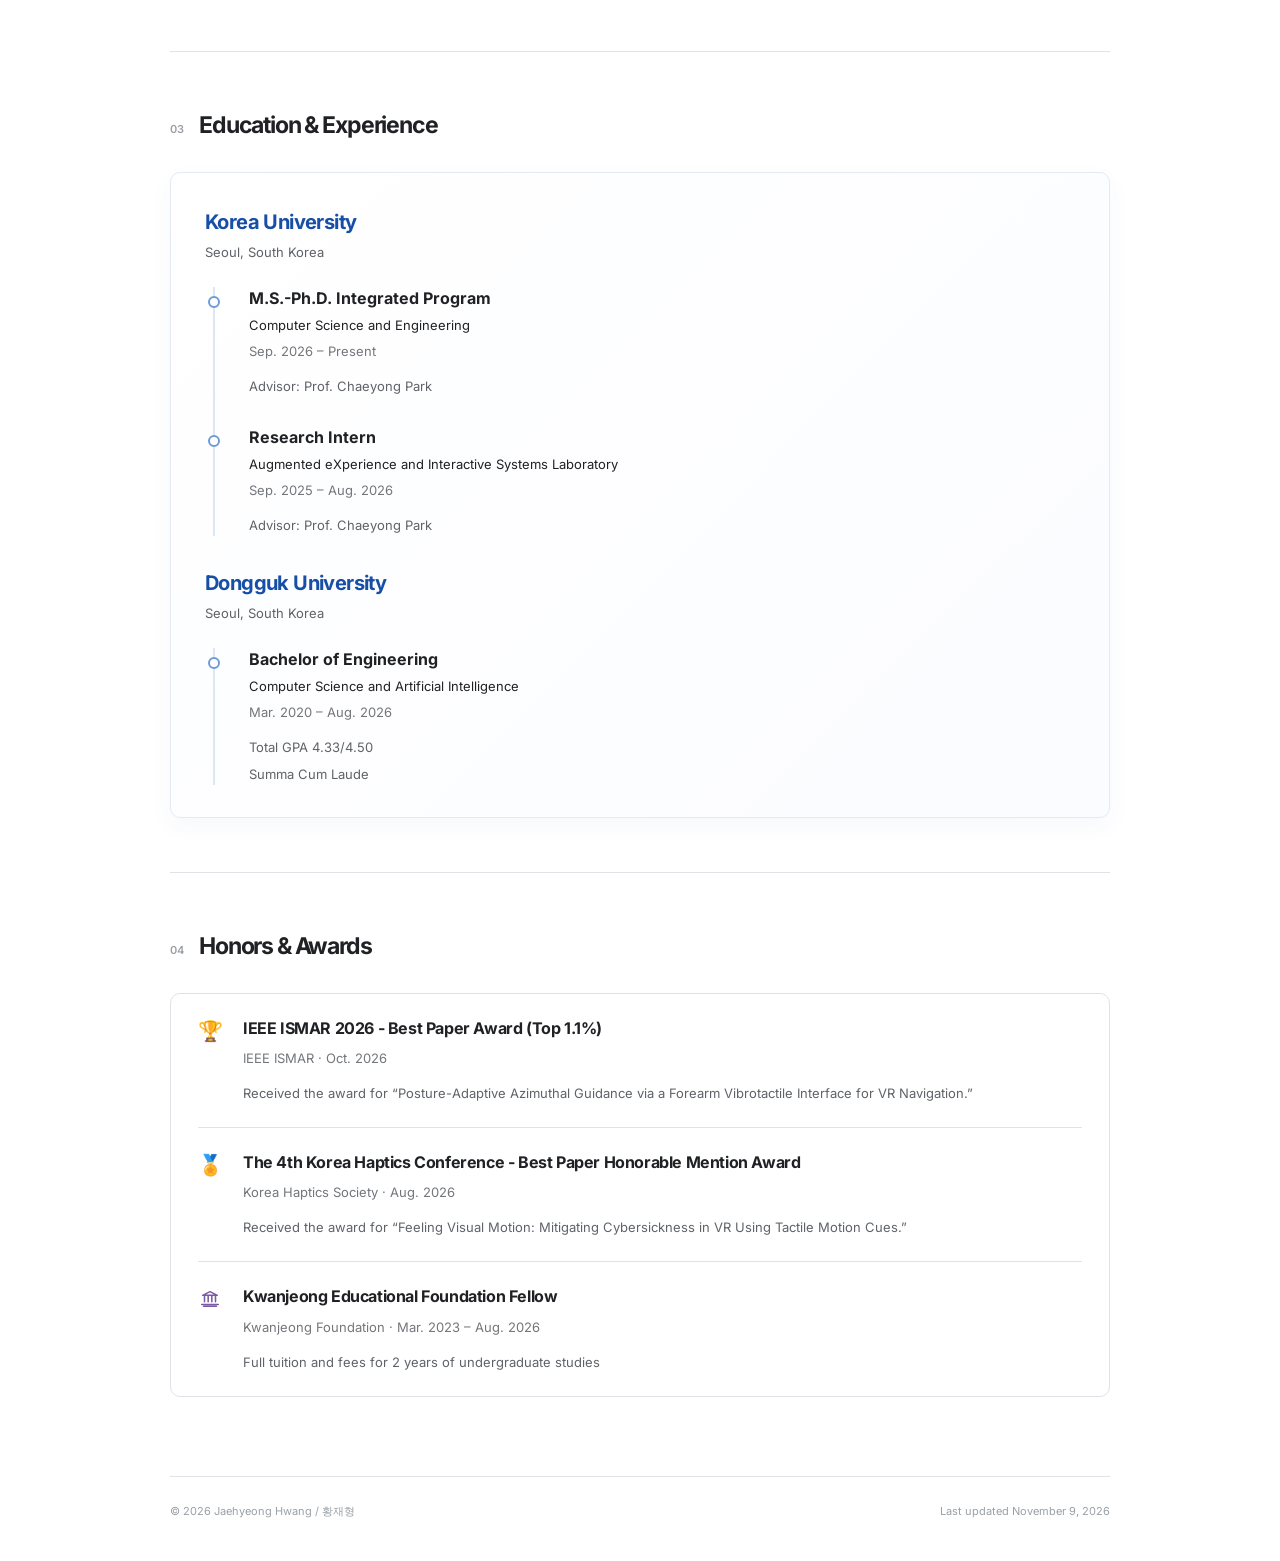
==== commit 76f81aec: "Adjust Best Paper award description" ====
--- a/index.html
+++ b/index.html
@@ -1154,9 +1154,8 @@
               <h3>IEEE ISMAR 2026 - Best Paper Award (Top 1.1%)</h3>
               <p class="date">IEEE ISMAR · Oct. 2026</p>
               <p>
-                Received the Best Paper Award for “Posture-Adaptive Azimuthal
-                Guidance via a Forearm Vibrotactile Interface for VR
-                Navigation.”
+                Received the award for “Posture-Adaptive Azimuthal Guidance via
+                a Forearm Vibrotactile Interface for VR Navigation.”
               </p>
             </div>
           </article>
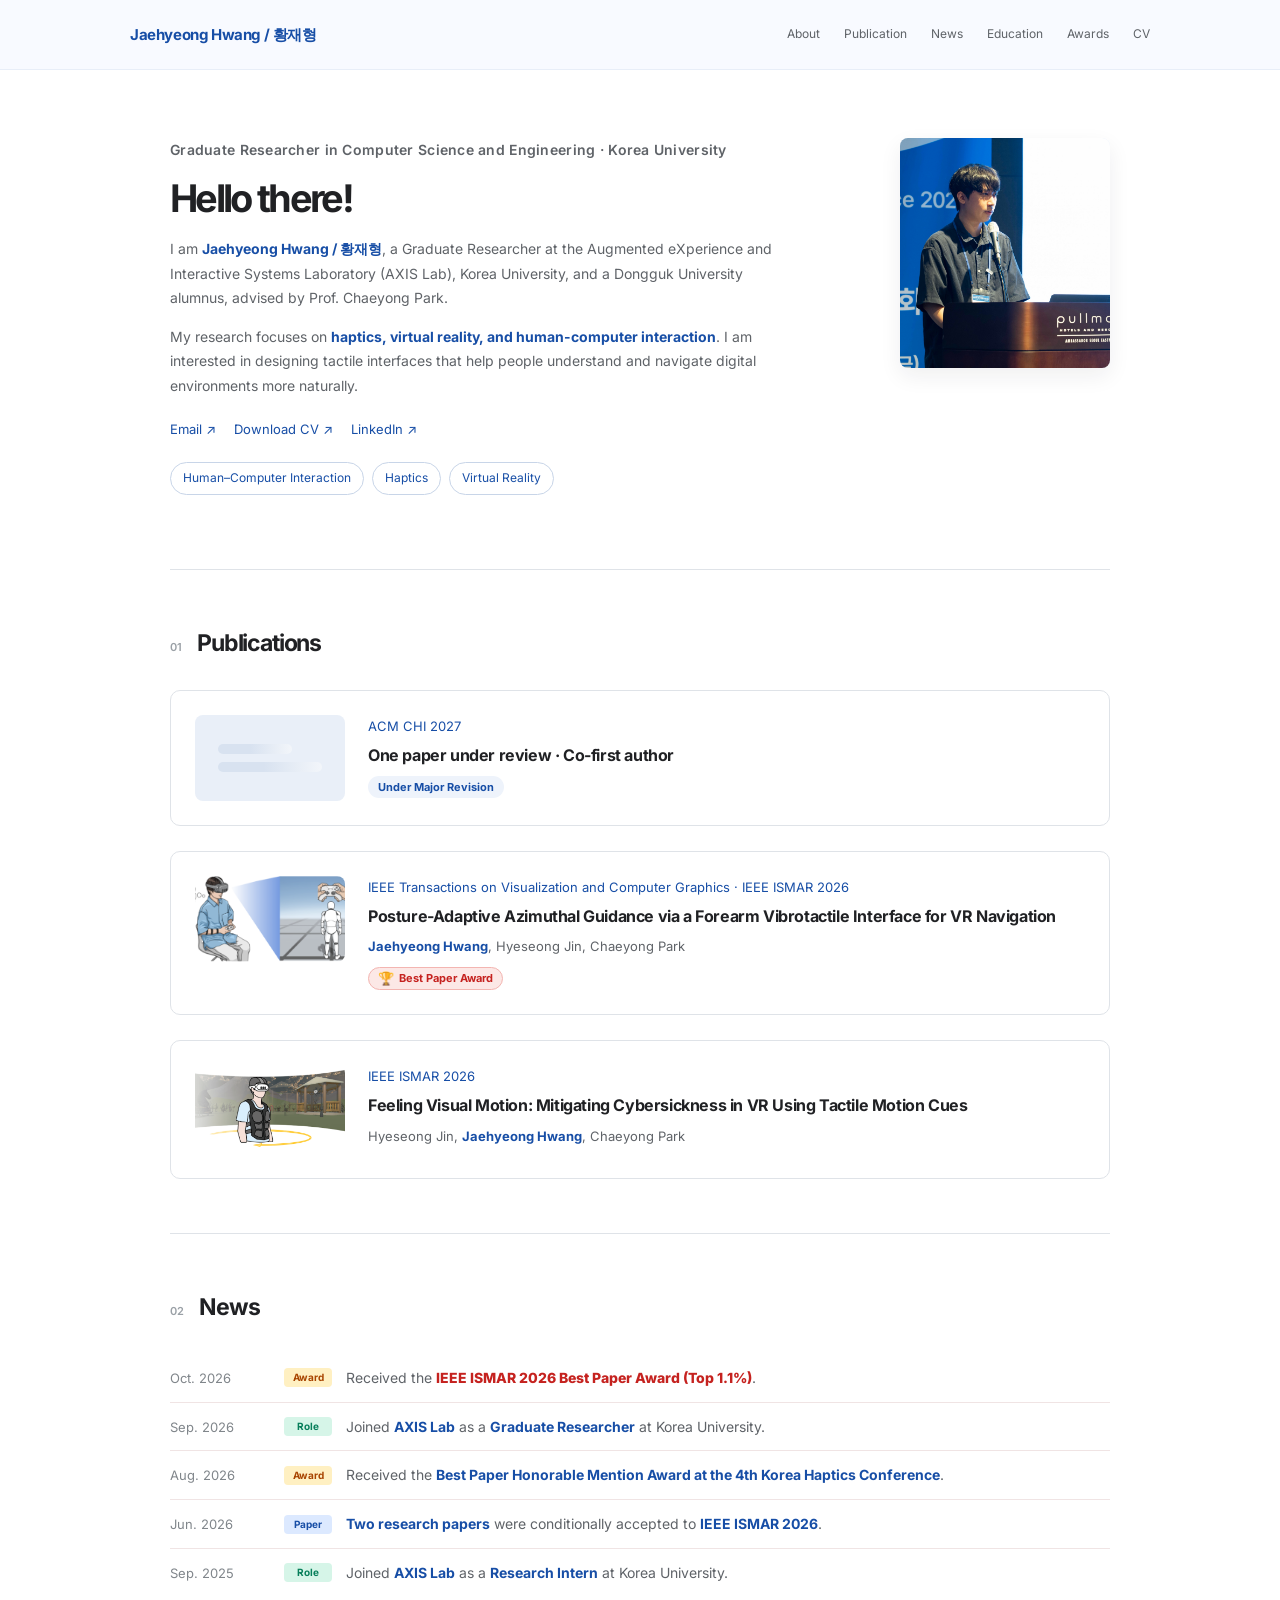
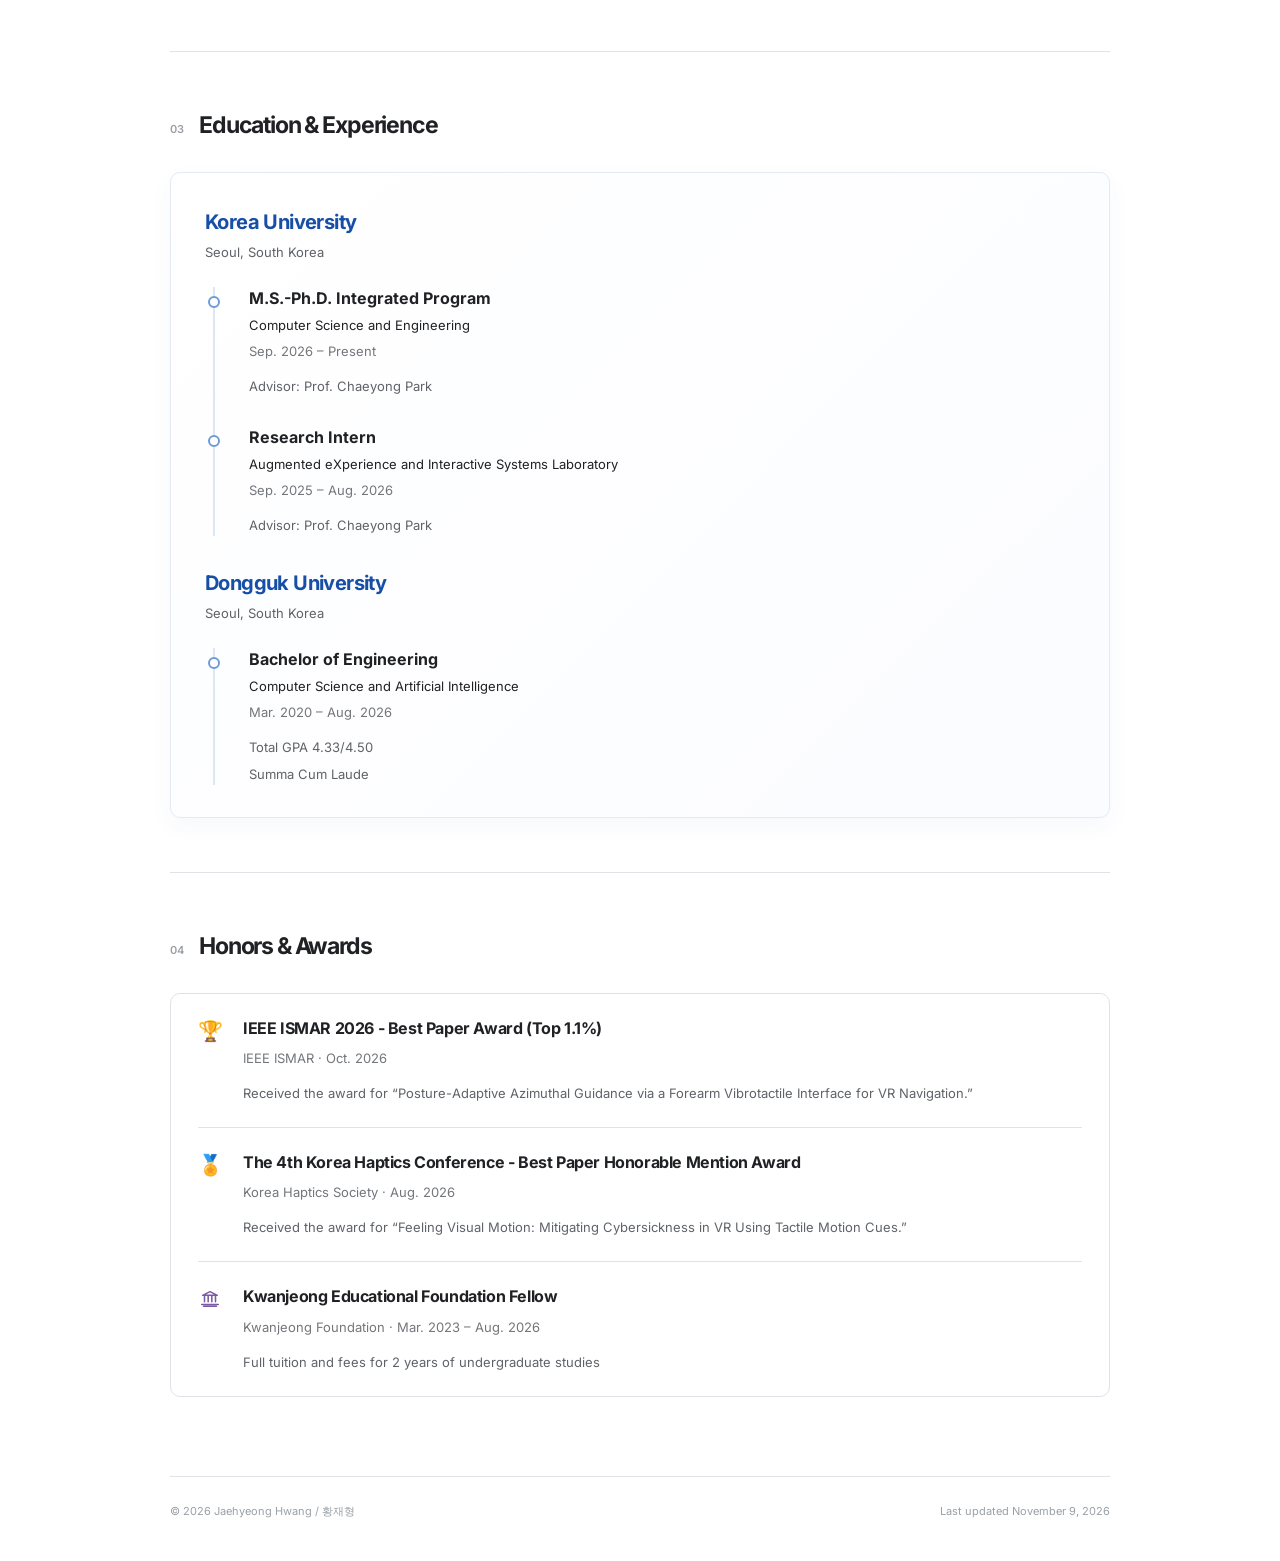
==== commit 938b3c64: "Update CHI paper review status wording" ====
--- a/index.html
+++ b/index.html
@@ -923,7 +923,7 @@
             </span>
             <div>
               <p class="venue">ACM CHI 2027</p>
-              <h3>One paper under major revision · Co-first author</h3>
+              <h3>One paper under review · Co-first author</h3>
               <span class="publication-status">Under Major Revision</span>
             </div>
           </article>
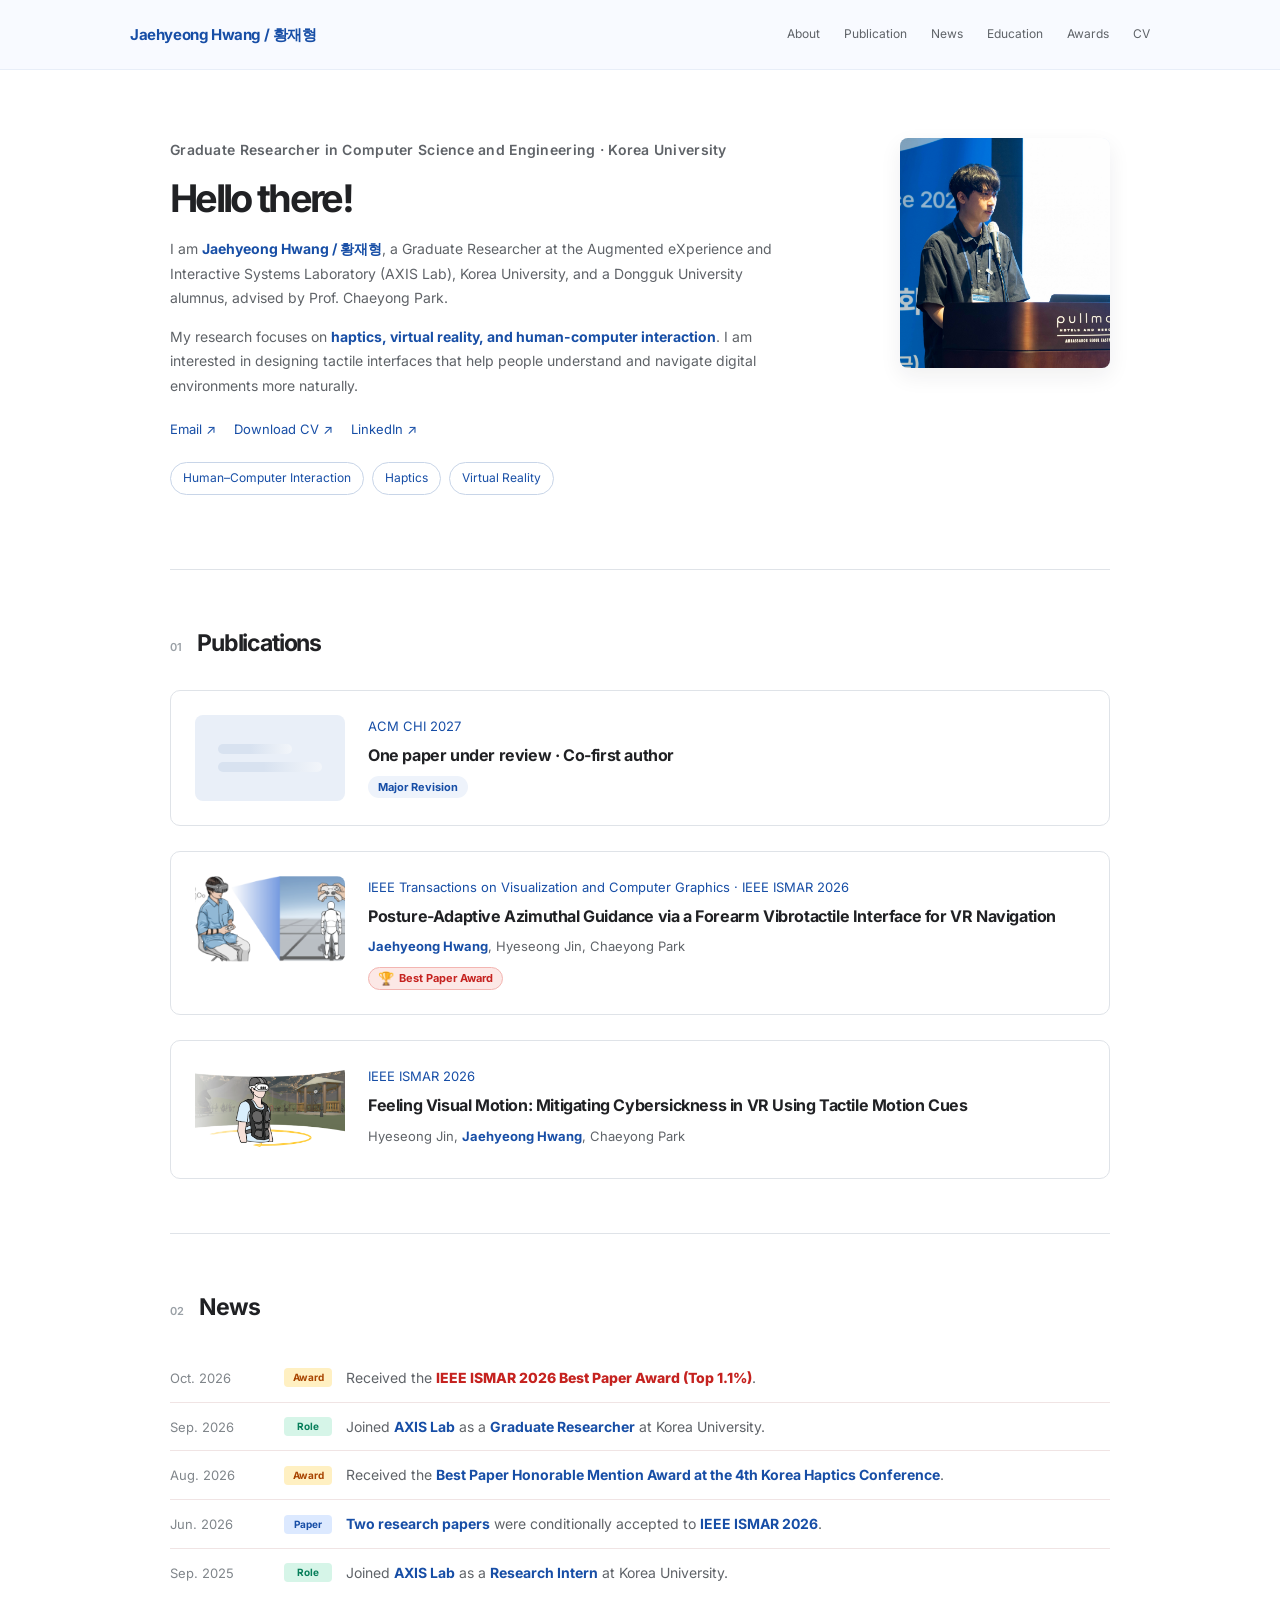
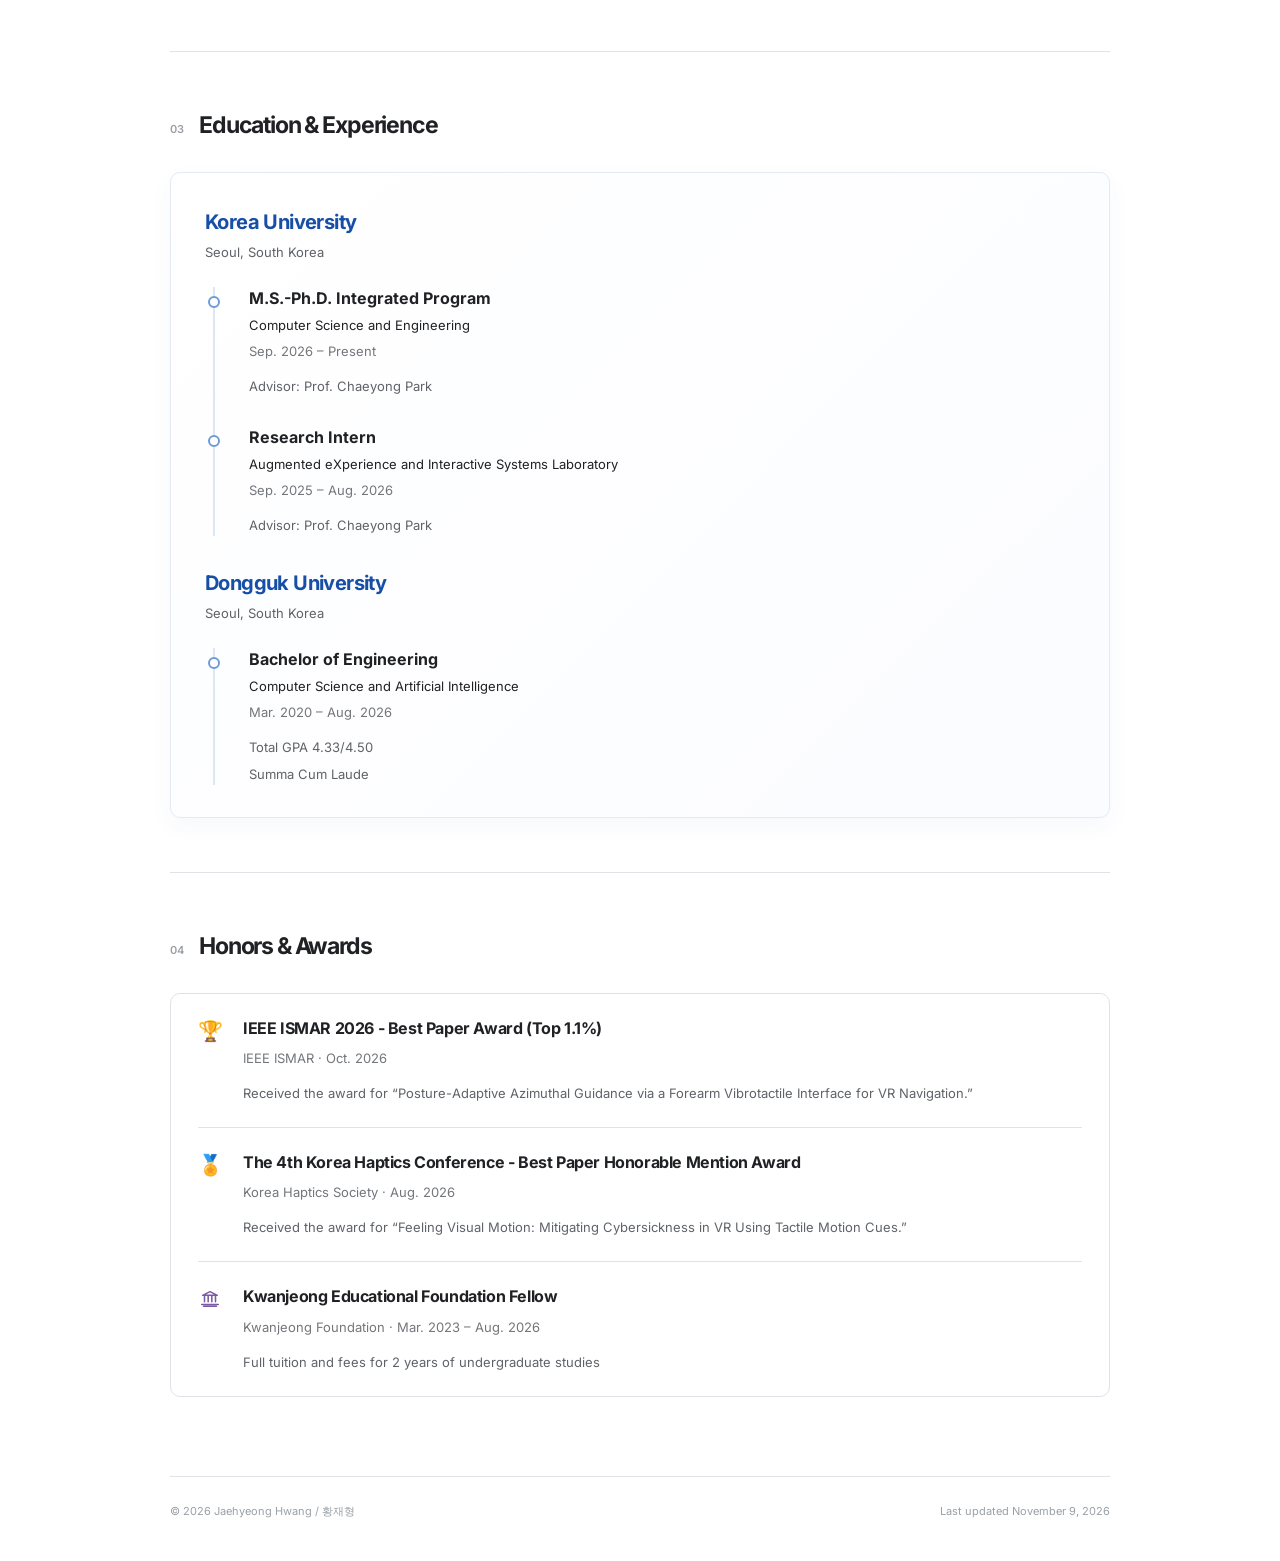
==== commit 3a80ded5: "Shorten CHI publication status label" ====
--- a/index.html
+++ b/index.html
@@ -924,7 +924,7 @@
             <div>
               <p class="venue">ACM CHI 2027</p>
               <h3>One paper under review · Co-first author</h3>
-              <span class="publication-status">Under Major Revision</span>
+              <span class="publication-status">Major Revision</span>
             </div>
           </article>
           <a
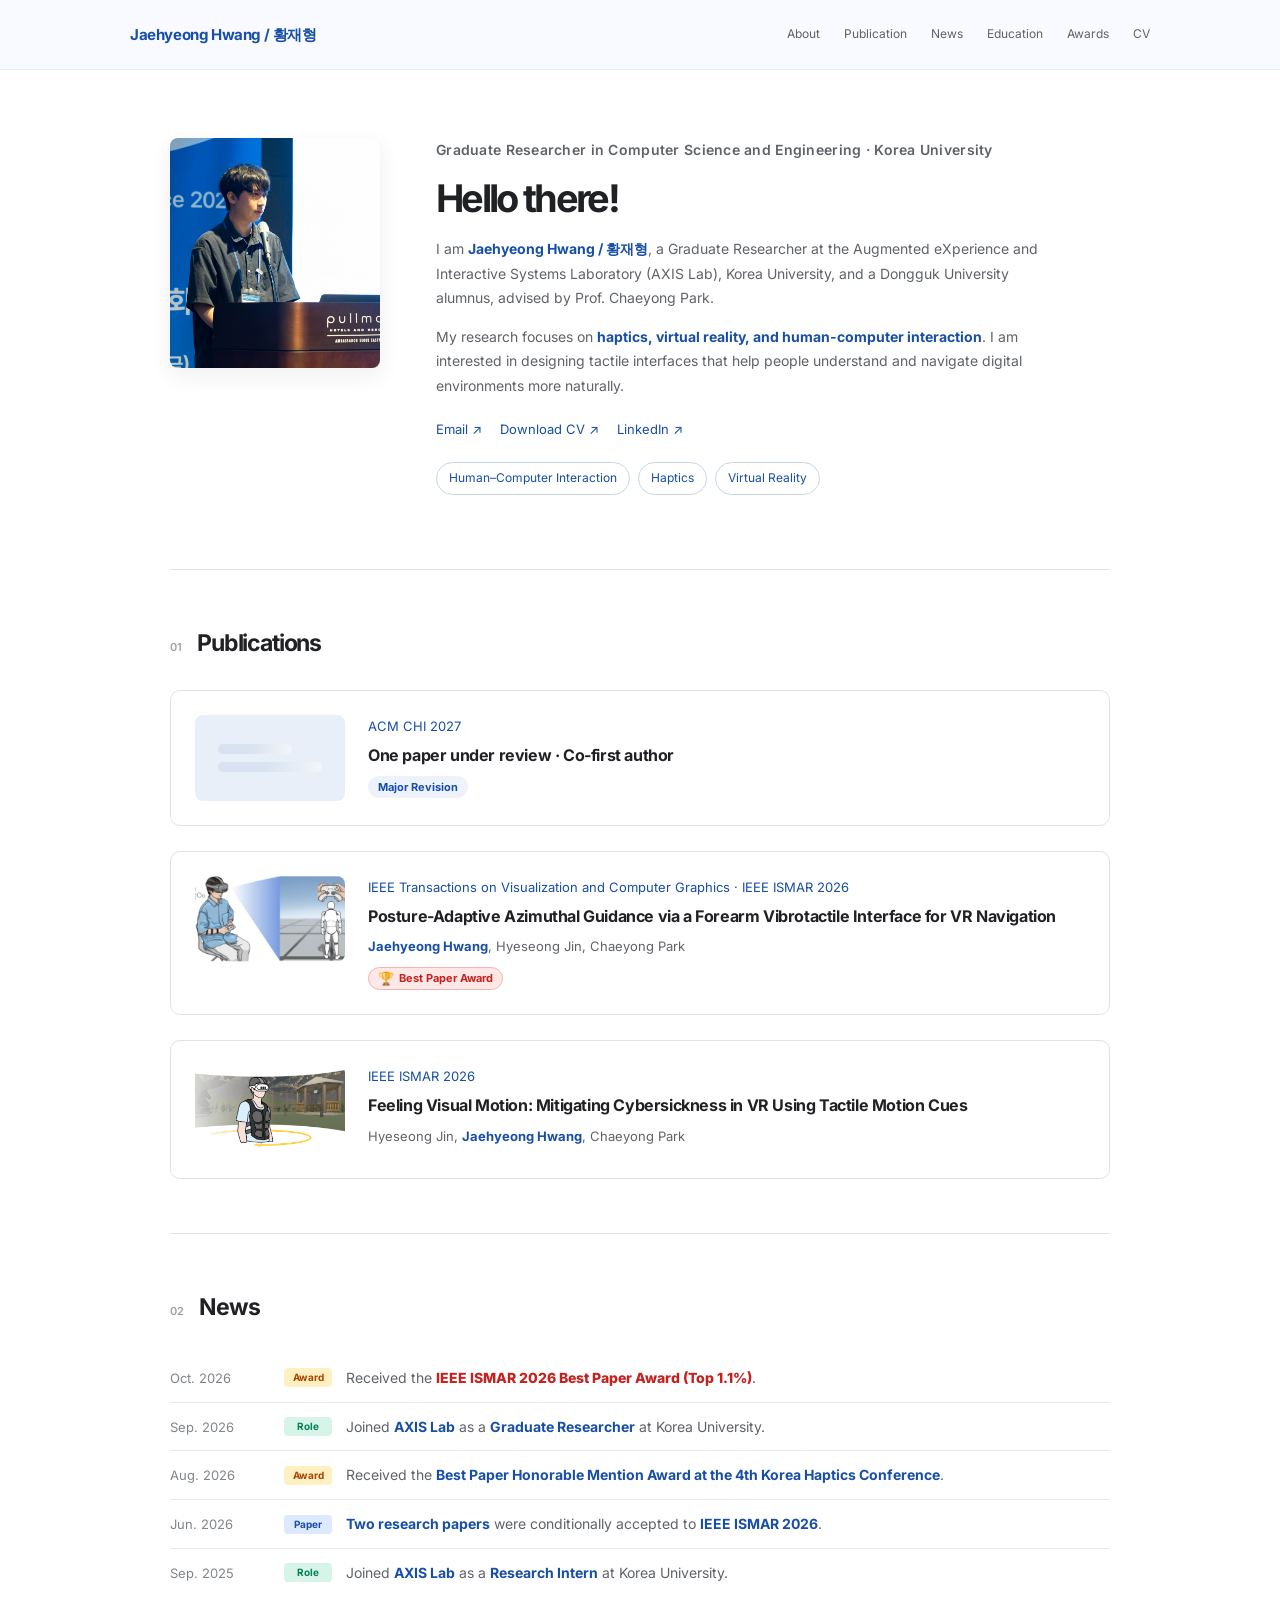
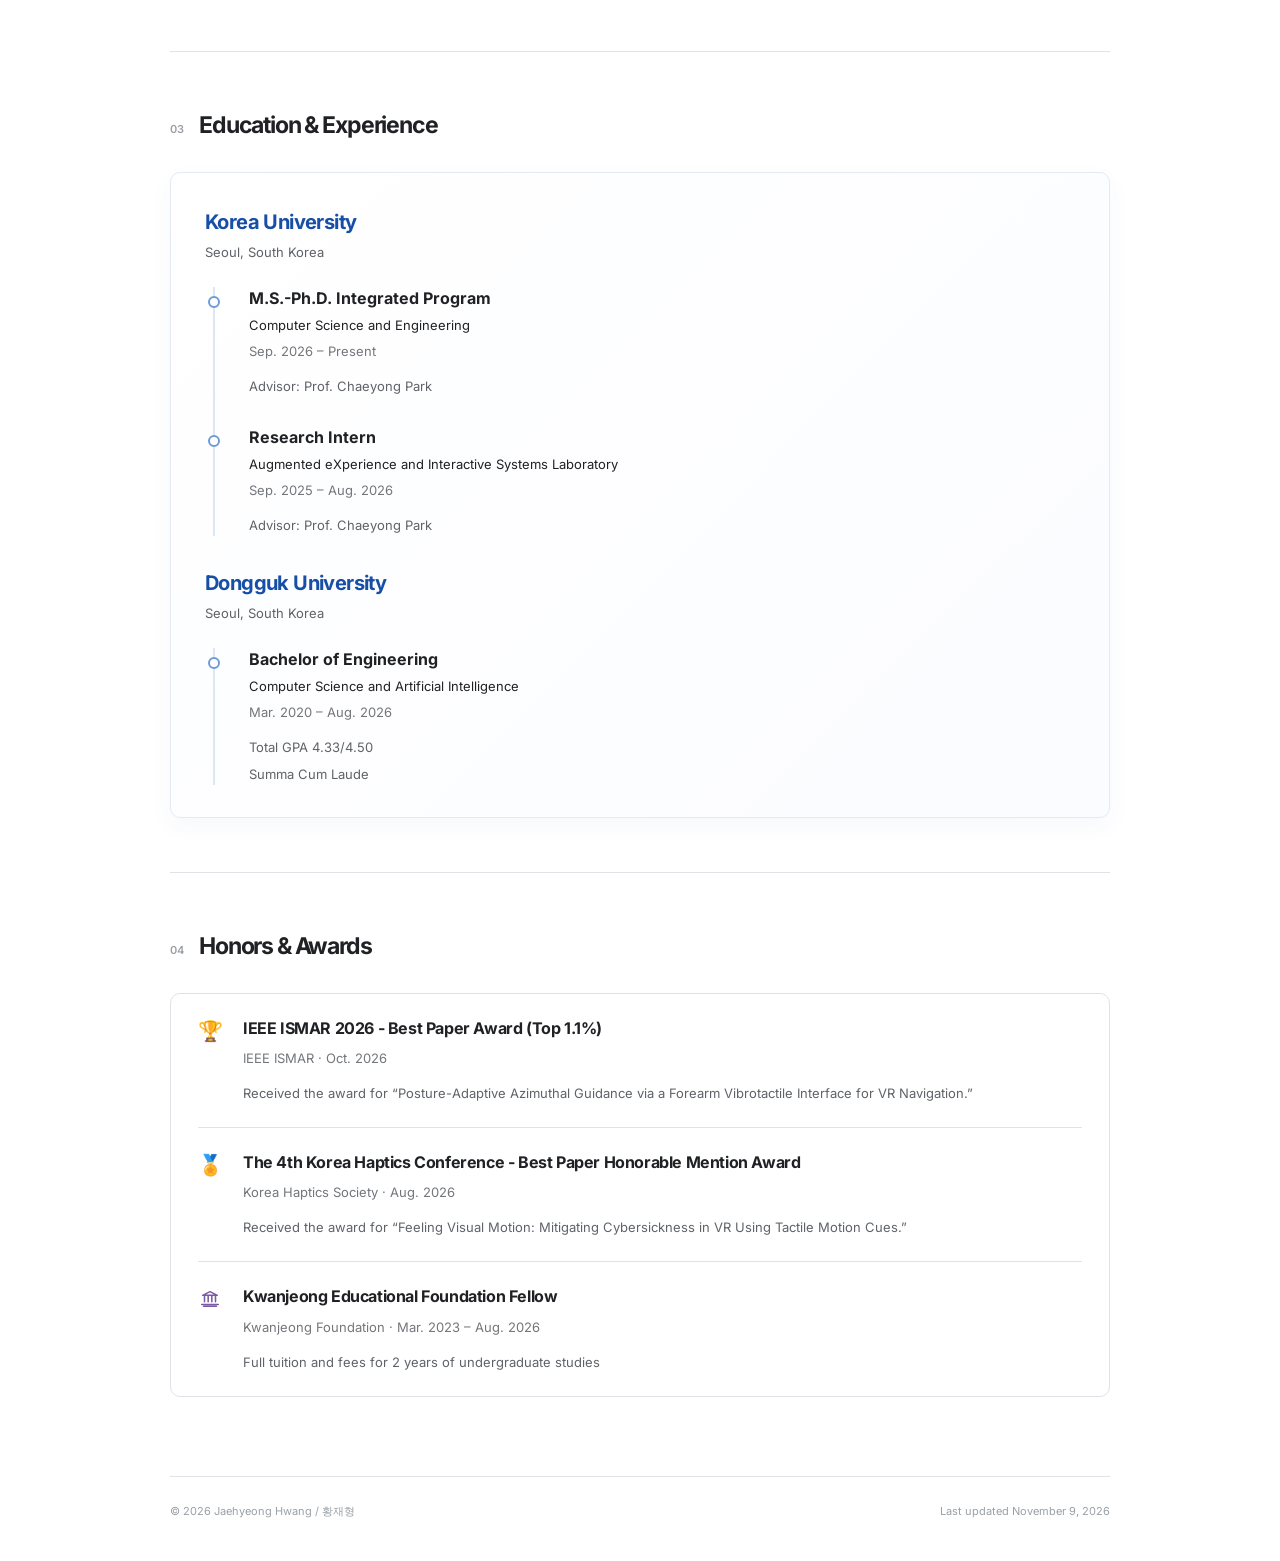
==== commit 3476722b: "Move profile photo to left" ====
--- a/index.html
+++ b/index.html
@@ -286,7 +286,7 @@
     </style>
     <style>
       .profile-intro {
-        grid-template-columns: minmax(0, 1fr) 210px;
+        grid-template-columns: 210px minmax(0, 1fr);
         gap: 56px;
         align-items: start;
         padding: 68px 0 74px;
@@ -929,7 +929,7 @@
           </article>
           <a
             class="publication-item"
-            href="https://axis.korea.ac.kr/publications/2026_TVCG_PostureAdaptive"
+            href="https://doi.org/10.1109/TVCG.2026.3747524"
             target="_blank"
             rel="noopener noreferrer"
             title="Posture-Adaptive Azimuthal Guidance via a Forearm Vibrotactile Interface for VR Navigation"
@@ -972,7 +972,7 @@
           >
           <a
             class="publication-item"
-            href="https://axis.korea.ac.kr/publications/2026_ISMAR_TactileMotion"
+            href="https://doi.org/10.1109/ISMAR70079.2026.00066"
             target="_blank"
             rel="noopener noreferrer"
             title="Feeling Visual Motion: Mitigating Cybersickness in VR Using Tactile Motion Cues"
--- a/styles.css
+++ b/styles.css
@@ -68,7 +68,7 @@
   border-radius: 10px;
   overflow: hidden;
   background: var(--blue-soft);
-  order: 2;
+  order: 1;
   box-shadow: 0 10px 30px rgba(32, 33, 36, 0.08);
 }
 .avatar img {
@@ -79,7 +79,7 @@
   object-position: 52% 26%;
 }
 .intro-copy {
-  order: 1;
+  order: 2;
 }
 .kicker {
   font-size: 12px;
